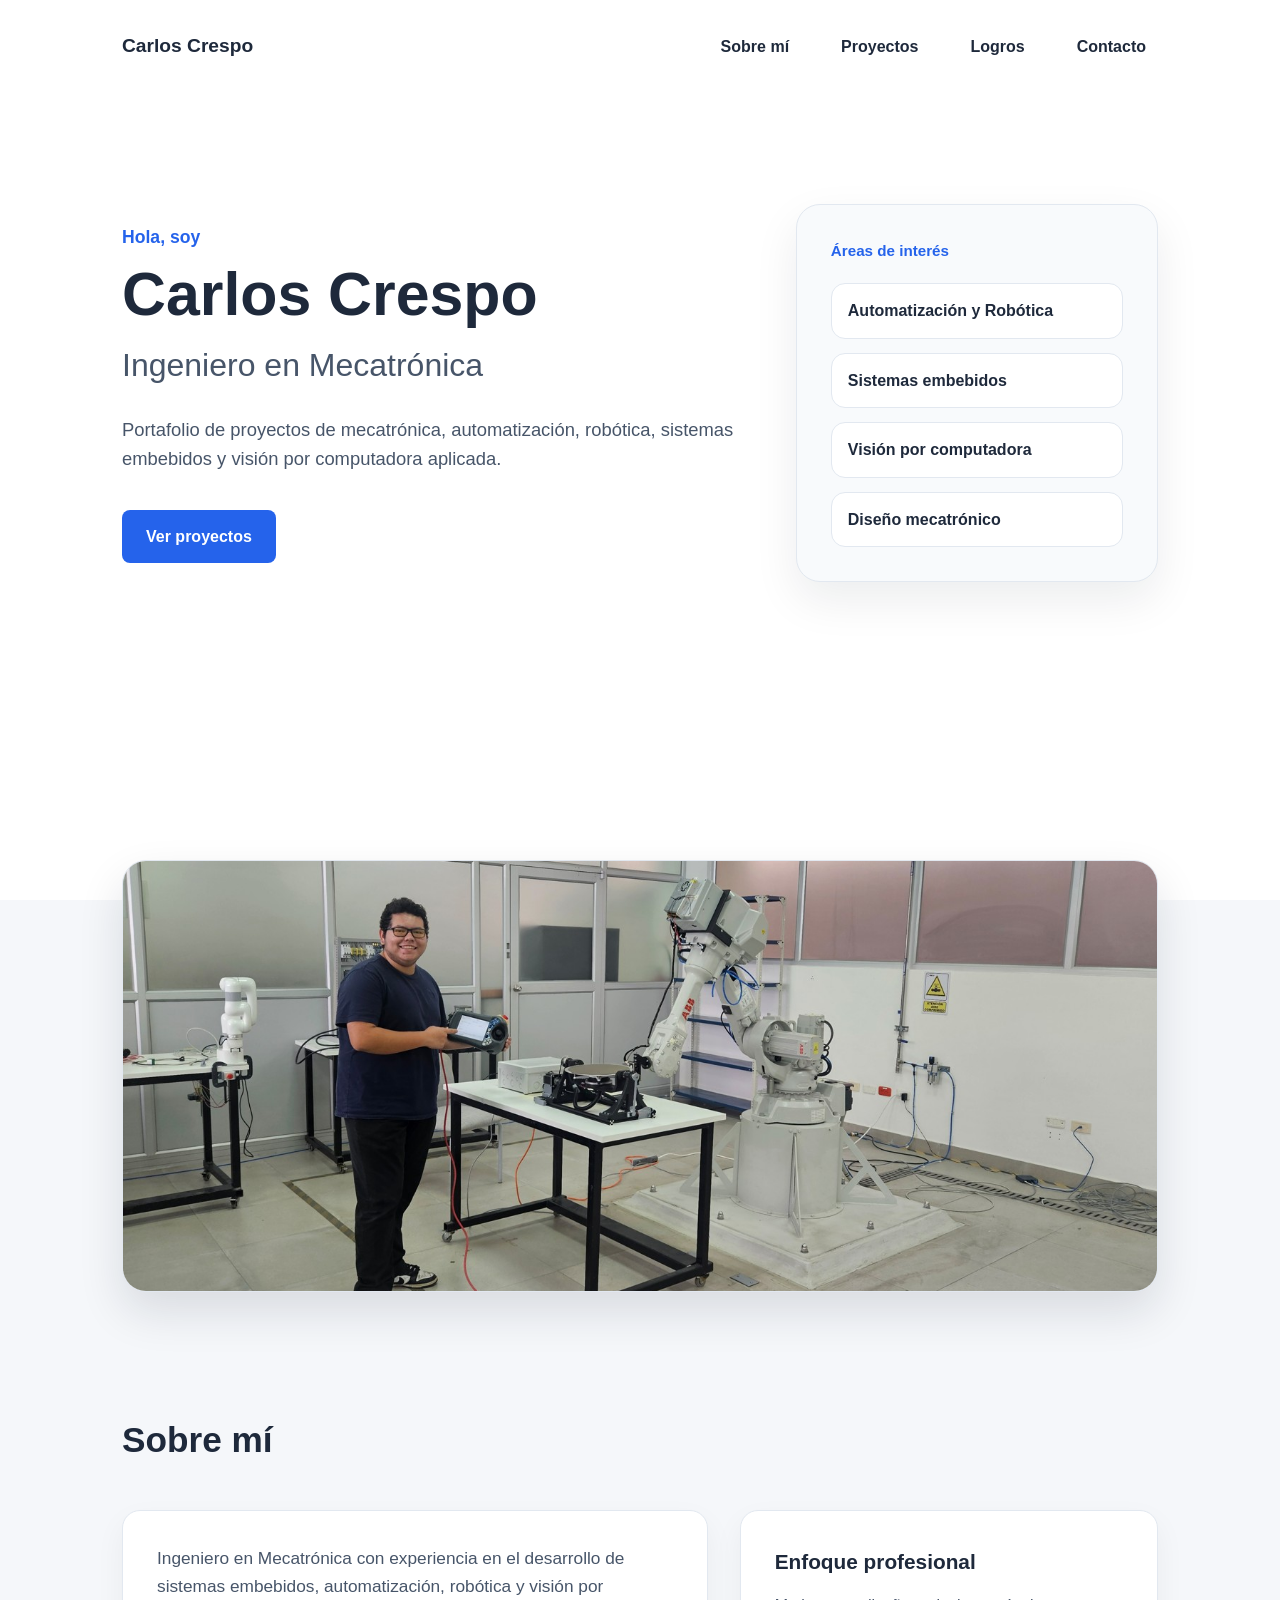
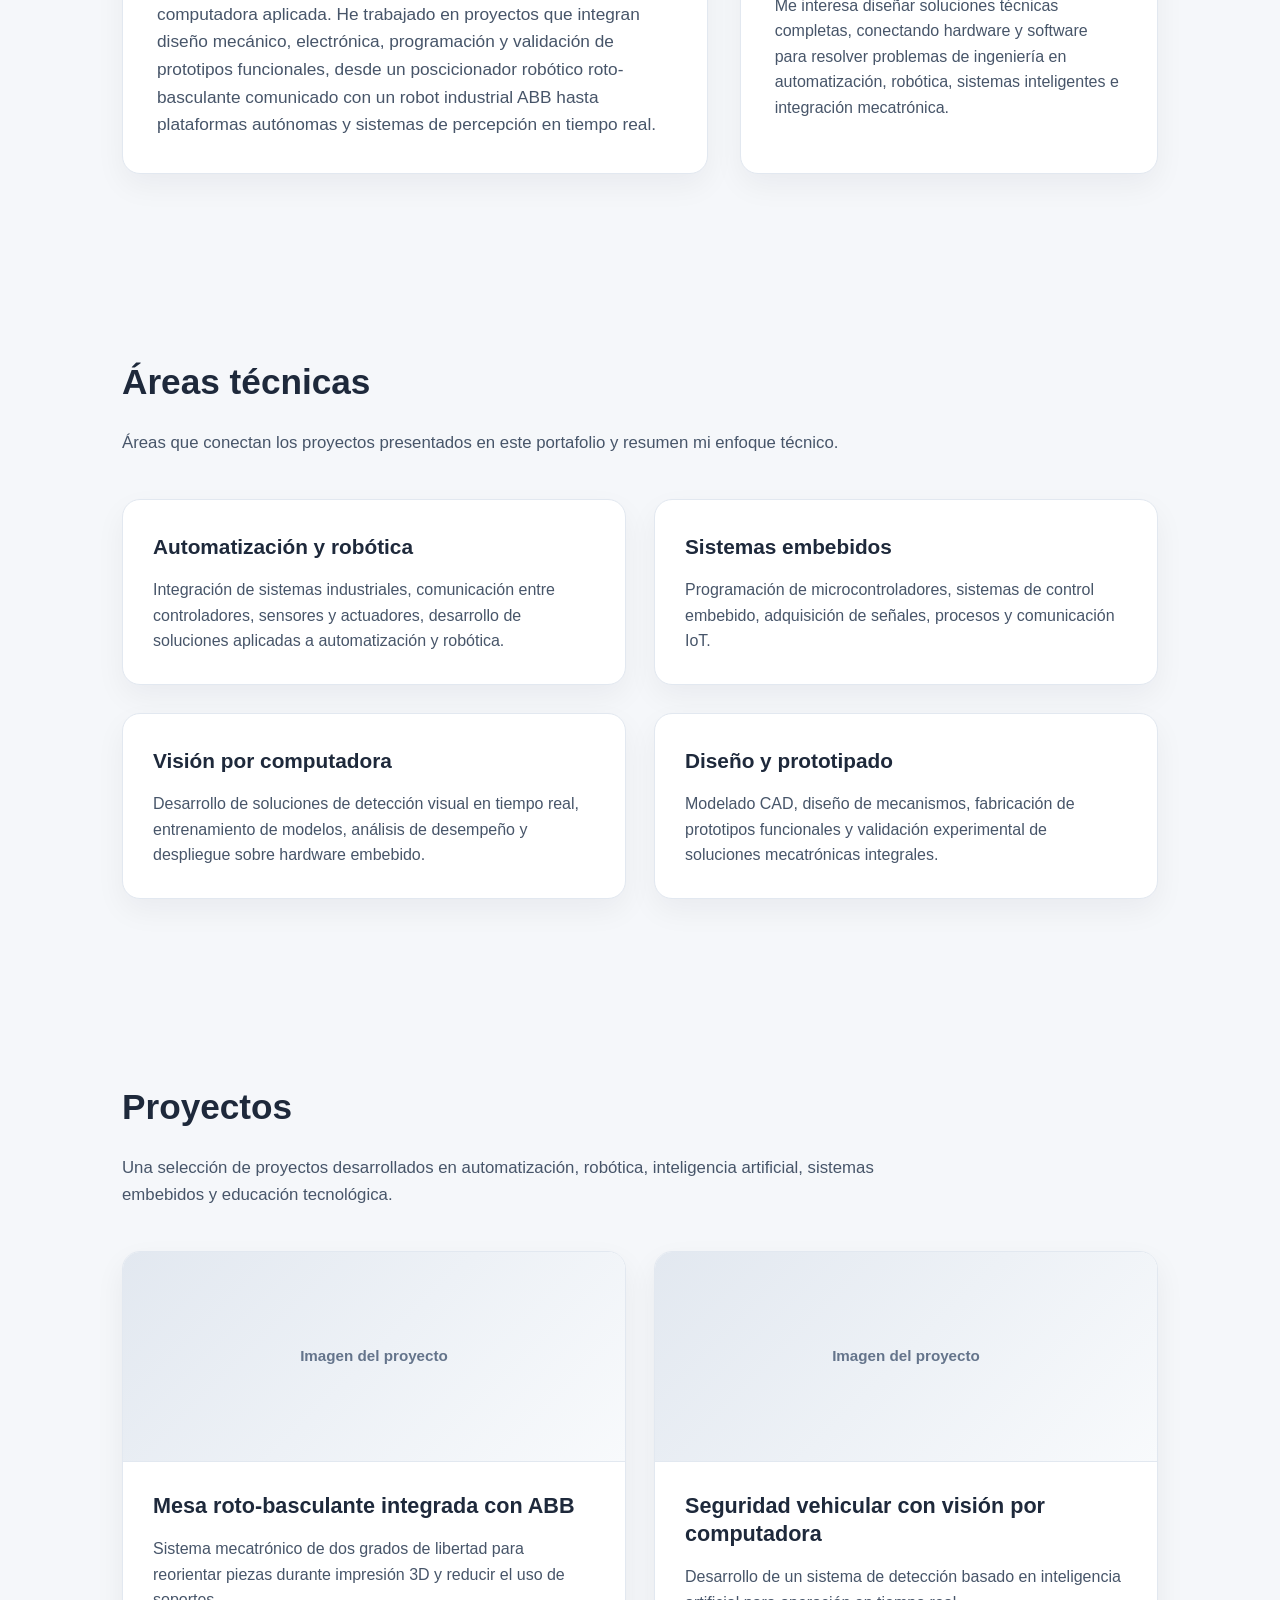
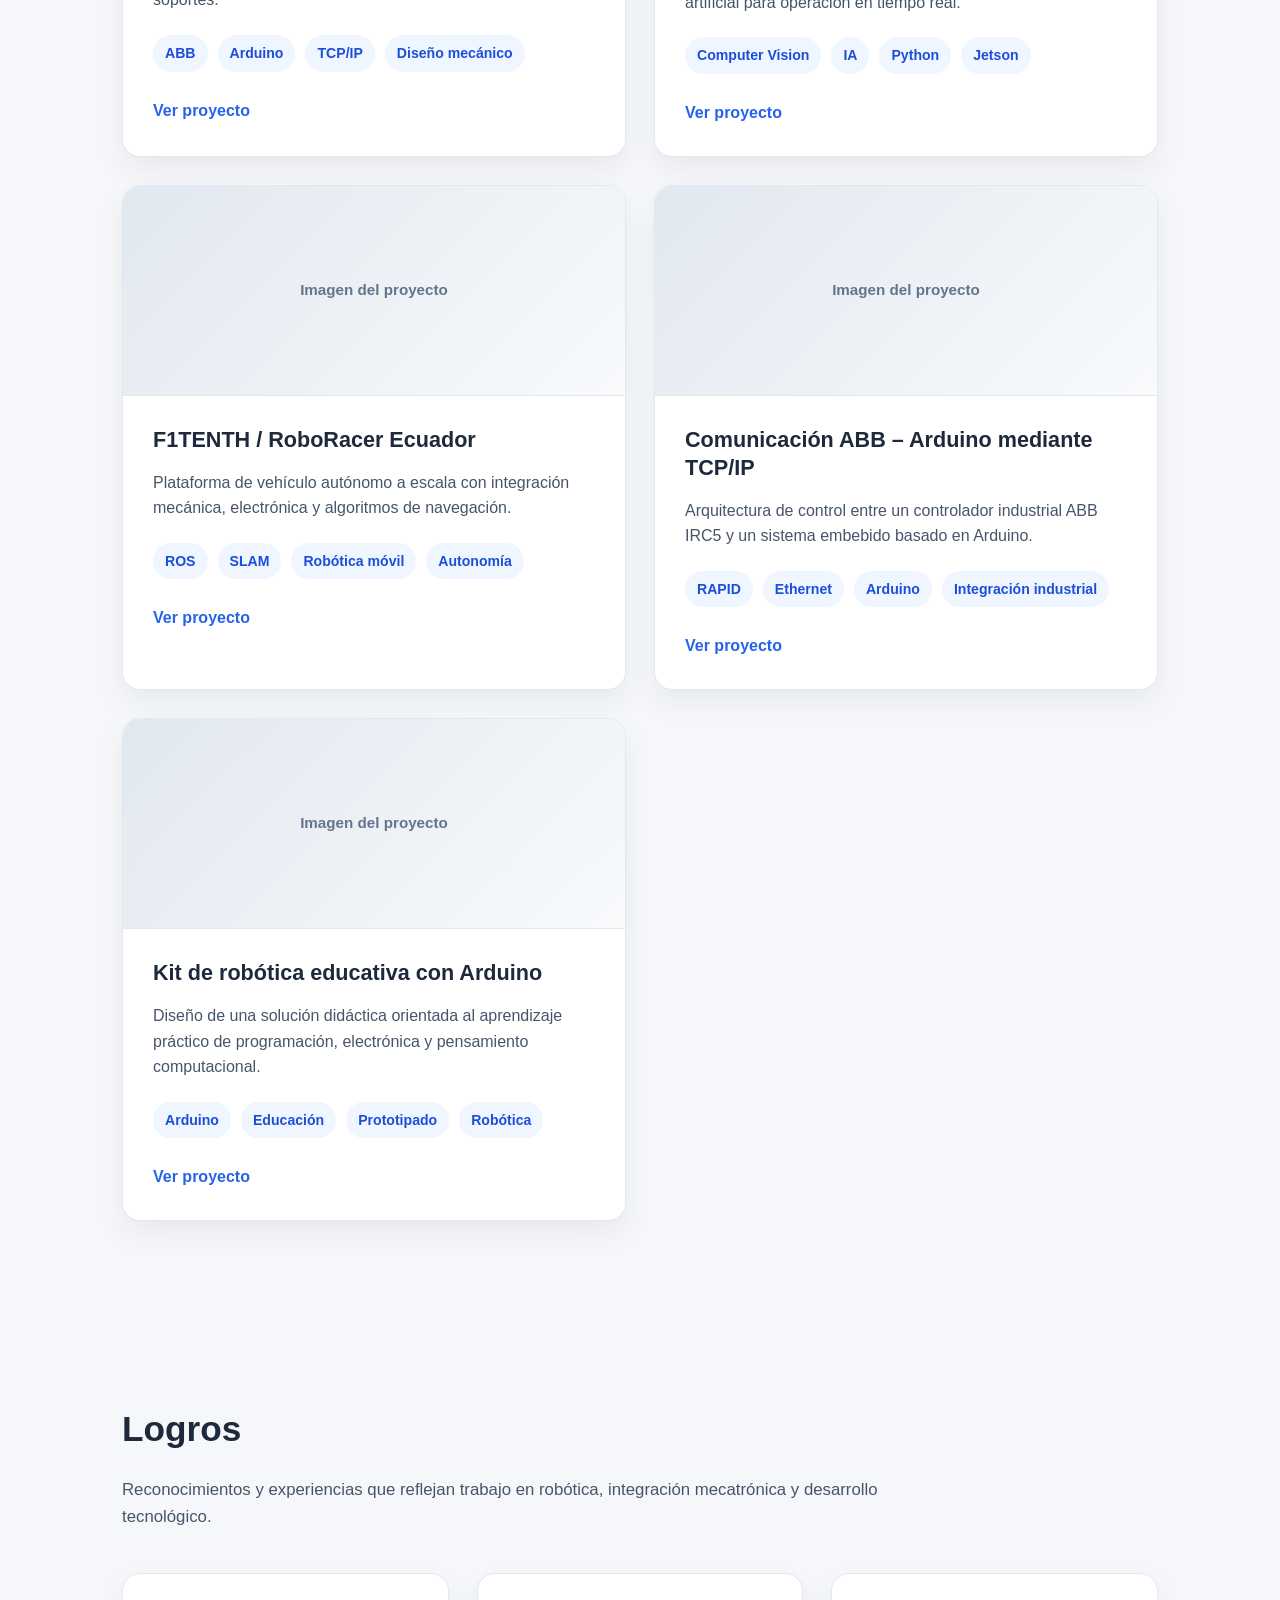
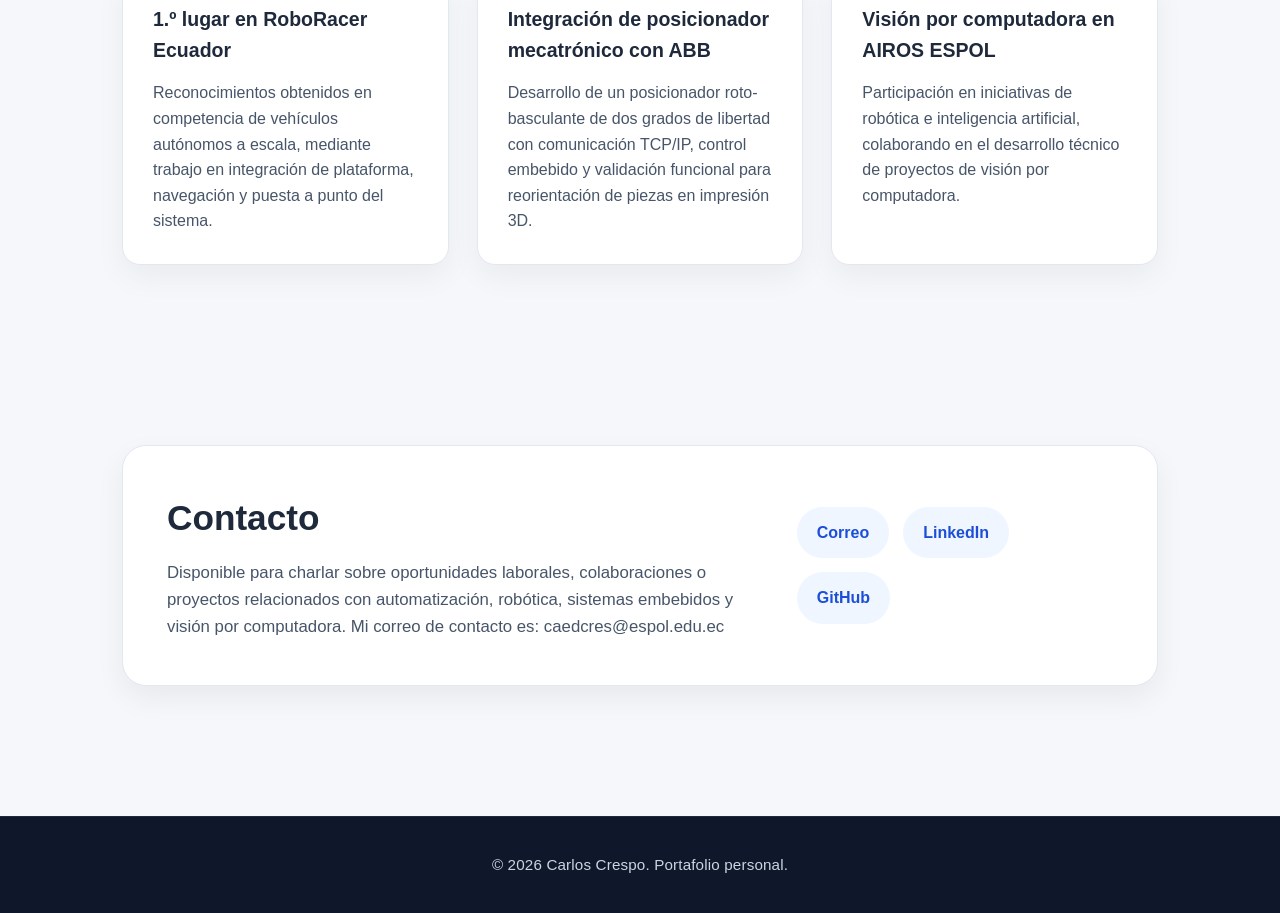
==== index.html @ 922e61c8 "Agregar imagen destacada entre portada y sobre mí" ====
<!DOCTYPE html>
<html lang="es">
<head>
    <meta charset="UTF-8">
    <meta name="viewport" content="width=device-width, initial-scale=1.0">
    <title>Carlos Crespo | Portafolio</title>
    <link rel="stylesheet" href="style.css">
</head>

<body>

    <header class="hero">
        <nav class="navbar">
            <div class="logo">Carlos Crespo</div>

            <ul class="nav-links">
                <li><a href="#about">Sobre mí</a></li>
                <li><a href="#projects">Proyectos</a></li>
                <li><a href="#achievements">Logros</a></li>
                <li><a href="#contact">Contacto</a></li>
            </ul>
        </nav>

        <div class="hero-content hero-grid">

            <div class="hero-main">
                <p class="intro">Hola, soy</p>
                <h1>Carlos Crespo</h1>
                <h2>Ingeniero en Mecatrónica</h2>
                <p class="description">
                    Portafolio de proyectos de mecatrónica, automatización,
                    robótica, sistemas embebidos y visión por computadora aplicada.
                </p>
        
                <a href="#projects" class="button">Ver proyectos</a>
            </div>
        
            <aside class="hero-panel">
                <p class="hero-panel-label">Áreas de interés</p>
        
                <div class="hero-panel-items">
                    <span>Automatización y Robótica</span>
                    <span>Sistemas embebidos</span>
                    <span>Visión por computadora</span>
                    <span>Diseño mecatrónico</span>
                </div>
        </aside>
    
    </div>
        
    </header>

    <main>

        <section class="featured-image-section">
            <div class="featured-image-container">
                <img 
                    src="assets/img/robot-abb-portada.jpg" 
                    alt="Robot industrial ABB utilizado en proyectos de automatización e integración mecatrónica"
                    class="featured-image">
            </div>
        </section>

        <section id="about" class="section about-section">
            <div class="section-header">
                <h2>Sobre mí</h2>
            </div>

        <div class="about-grid">
            <div class="about-text">
                <p>
                    Ingeniero en Mecatrónica con experiencia en el desarrollo de sistemas embebidos,
                    automatización, robótica y visión por computadora aplicada. He trabajado en proyectos
                    que integran diseño mecánico, electrónica, programación y validación de prototipos
                    funcionales, desde un poscicionador robótico roto-basculante comunicado con un robot industrial ABB
                    hasta plataformas autónomas y sistemas de percepción en tiempo real.
                </p>
            </div>

            <div class="about-highlight">
                <h3>Enfoque profesional</h3>
                <p>
                    Me interesa diseñar soluciones técnicas completas, conectando hardware y software
                    para resolver problemas de ingeniería en automatización, robótica, sistemas inteligentes
                    e integración mecatrónica.
                </p>
            </div>
        </div>
        

        </section>

        <section id="skills" class="section skills-section">
            <div class="section-header">
                <h2>Áreas técnicas</h2>
                <p>
                    Áreas que conectan los proyectos presentados en este portafolio y resumen mi enfoque técnico.
                </p>
            </div>
        
            <div class="skills-grid">
        
                <article class="skill-card">
                    <h3>Automatización y robótica</h3>
                    <p>
                        Integración de sistemas industriales, comunicación entre controladores, sensores y actuadores,
                        desarrollo de soluciones aplicadas a automatización y robótica.
                    </p>
                </article>
        
                <article class="skill-card">
                    <h3>Sistemas embebidos</h3>
                    <p>
                        Programación de microcontroladores, sistemas de control embebido, adquisición de señales,
                        procesos y comunicación IoT.
                    </p>
                </article>
        
                <article class="skill-card">
                    <h3>Visión por computadora</h3>
                    <p>
                        Desarrollo de soluciones de detección visual en tiempo real, entrenamiento de modelos,
                        análisis de desempeño y despliegue sobre hardware embebido.
                    </p>
                </article>
        
                <article class="skill-card">
                    <h3>Diseño y prototipado</h3>
                    <p>
                        Modelado CAD, diseño de mecanismos, fabricación de prototipos funcionales
                        y validación experimental de soluciones mecatrónicas integrales.
                    </p>
                </article>
        
            </div>
        </section>

        <section id="projects" class="section projects-section">
            <div class="section-header">
                <h2>Proyectos</h2>
                <p>
                    Una selección de proyectos desarrollados en automatización, robótica,
                    inteligencia artificial, sistemas embebidos y educación tecnológica.
                </p>
            </div>
        
            <div class="projects-grid">
        
                <article class="project-card">
                    <div class="project-card-media">
                        <span>Imagen del proyecto</span>
                    </div>

                    <div class="project-content">
                        <h3>Mesa roto-basculante integrada con ABB</h3>
                        <p>
                            Sistema mecatrónico de dos grados de libertad para reorientar piezas
                            durante impresión 3D y reducir el uso de soportes.
                        </p>
        
                        <div class="project-tags">
                            <span>ABB</span>
                            <span>Arduino</span>
                            <span>TCP/IP</span>
                            <span>Diseño mecánico</span>
                        </div>
        
                        <a href="projects/mesa-rotobasculante.html" class="project-link">
                            Ver proyecto
                        </a>
                    </div>
                </article>
        
                <article class="project-card">
                    <div class="project-card-media">
                        <span>Imagen del proyecto</span>
                    </div>

                    <div class="project-content">
                        <h3>Seguridad vehicular con visión por computadora</h3>
                        <p>
                            Desarrollo de un sistema de detección basado en inteligencia artificial
                            para operación en tiempo real.
                        </p>
        
                        <div class="project-tags">
                            <span>Computer Vision</span>
                            <span>IA</span>
                            <span>Python</span>
                            <span>Jetson</span>
                        </div>
        
                        <a href="projects/seguridad-vehicular-ia.html" class="project-link">
                            Ver proyecto
                        </a>
                    </div>
                </article>

                <article class="project-card">
                    <div class="project-card-media">
                        <span>Imagen del proyecto</span>
                    </div>

                    <div class="project-content">
                        <h3>F1TENTH / RoboRacer Ecuador</h3>
                        <p>
                            Plataforma de vehículo autónomo a escala con integración mecánica,
                            electrónica y algoritmos de navegación.
                        </p>
        
                        <div class="project-tags">
                            <span>ROS</span>
                            <span>SLAM</span>
                            <span>Robótica móvil</span>
                            <span>Autonomía</span>
                        </div>
        
                        <a href="projects/f1tenth-roboracer.html" class="project-link">
                            Ver proyecto
                        </a>
                    </div>
                </article>

                <article class="project-card">     
                    <div class="project-card-media">
                        <span>Imagen del proyecto</span>
                    </div>

                    <div class="project-content">
                        <h3>Comunicación ABB – Arduino mediante TCP/IP</h3>
                        <p>
                            Arquitectura de control entre un controlador industrial ABB IRC5
                            y un sistema embebido basado en Arduino.
                        </p>
        
                        <div class="project-tags">
                            <span>RAPID</span>
                            <span>Ethernet</span>
                            <span>Arduino</span>
                            <span>Integración industrial</span>
                        </div>
        
                        <a href="projects/abb-arduino-tcp.html" class="project-link">
                            Ver proyecto
                        </a>
                    </div>
                </article>
        
                <article class="project-card">     
                    <div class="project-card-media">
                        <span>Imagen del proyecto</span>
                    </div>

                    <div class="project-content">
                        <h3>Kit de robótica educativa con Arduino</h3>
                        <p>
                            Diseño de una solución didáctica orientada al aprendizaje práctico
                            de programación, electrónica y pensamiento computacional.
                        </p>
        
                        <div class="project-tags">
                            <span>Arduino</span>
                            <span>Educación</span>
                            <span>Prototipado</span>
                            <span>Robótica</span>
                        </div>
        
                        <a href="projects/kit-robotica-educativa.html" class="project-link">
                            Ver proyecto
                        </a>
                    </div>
                </article>
        
            </div>
        </section>

        <section id="achievements" class="section achievements-section">
            <div class="section-header">
                <h2>Logros</h2>
                <p>
                    Reconocimientos y experiencias que reflejan trabajo en robótica,
                    integración mecatrónica y desarrollo tecnológico.
                </p>
            </div>

            <div class="achievements-grid">

                <article class="achievement-card">
                    <h3>1.º lugar en RoboRacer Ecuador</h3>
                    <p>
                        Reconocimientos obtenidos en competencia de vehículos autónomos a escala,
                        mediante trabajo en integración de plataforma, navegación y puesta a punto del sistema.
                    </p>
                </article>

                <article class="achievement-card">
                    <h3>Integración de posicionador mecatrónico con ABB</h3>
                    <p>
                        Desarrollo de un posicionador roto-basculante de dos grados de libertad con comunicación TCP/IP,
                        control embebido y validación funcional para reorientación de piezas en impresión 3D.
                    </p>
                </article>

                <article class="achievement-card">
                    <h3>Visión por computadora en AIROS ESPOL</h3>
                    <p>
                        Participación en iniciativas de robótica e inteligencia artificial,
                        colaborando en el desarrollo técnico de proyectos de visión por computadora.
                    </p>
                </article>

            </div>
        </section>

        <section id="contact" class="section contact-section">
            <div class="contact-box">
                <div class="contact-text">
                    <h2>Contacto</h2>
                    <p>
                        Disponible para charlar sobre oportunidades laborales, colaboraciones
                        o proyectos relacionados con automatización, robótica, sistemas embebidos
                        y visión por computadora.
                        Mi correo de contacto es: caedcres@espol.edu.ec
                    </p>
                </div>
        
                <div class="contact-links">
                    <a href="mailto:caedcres@espol.edu.ec" class="contact-link">
                        Correo
                    </a>

                    <a href="https://www.linkedin.com/in/26-carlos-crespo"
                    class="contact-link"
                    target="_blank"
                    rel="noopener noreferrer">
                        LinkedIn
                    </a>

                    <a href="https://github.com/CarlosCrespoC"
                    class="contact-link"
                    target="_blank"
                    rel="noopener noreferrer">
                        GitHub
                    </a>
                </div>
            </div>
        </section>

    </main>

    <footer>
        <p>© 2026 Carlos Crespo. Portafolio personal.</p>
    </footer>

</body>
</html>
---- style.css ----
/* ===== ESTILOS GENERALES ===== */

* {
    margin: 0;
    padding: 0;
    box-sizing: border-box;
}

html {
    scroll-behavior: smooth;
}

body {
    font-family: Arial, Helvetica, sans-serif;
    background-color: #f5f7fa;
    color: #1e293b;
    line-height: 1.6;
}

/* ===== BARRA DE NAVEGACIÓN ===== */

.navbar {
    width: 100%;
    max-width: 1100px;
    margin: 0 auto;
    padding: 26px 32px;

    display: flex;
    justify-content: space-between;
    align-items: center;
}

.logo {
    font-size: 1.2rem;
    font-weight: bold;
}

.nav-links {
    list-style: none;
    display: flex;
    gap: 28px;
}

.nav-links a {
    display: inline-block;
    text-decoration: none;
    color: #1e293b;
    font-weight: 600;
    padding: 8px 12px;
    border-radius: 999px;
    transition: background-color 0.2s ease, color 0.2s ease;
}

.nav-links a:hover {
    background-color: #eff6ff;
    color: #2563eb;
}

/* ===== PORTADA ===== */

.hero {
    min-height: 100vh;
    background-color: #ffffff;
}

.hero-content {
    width: 100%;
    max-width: 1100px;
    margin: 0 auto;
    padding: 110px 32px 140px;
}

.hero-grid {
    display: grid;
    grid-template-columns: 1.45fr 0.85fr;
    gap: 56px;
    align-items: center;
}

.hero-main {
    max-width: 760px;
}

.intro {
    font-size: 1.1rem;
    color: #2563eb;
    font-weight: bold;
    margin-bottom: 10px;
}

.hero h1 {
    font-size: 3.8rem;
    line-height: 1.1;
    margin-bottom: 12px;
}

.hero h2 {
    font-size: 2rem;
    font-weight: 500;
    color: #475569;
    margin-bottom: 24px;
}

.description {
    max-width: 720px;
    font-size: 1.15rem;
    color: #475569;
    margin-bottom: 36px;
}

.button {
    display: inline-block;
    background-color: #2563eb;
    color: #ffffff;
    text-decoration: none;
    padding: 14px 24px;
    border-radius: 8px;
    font-weight: bold;
}

.button:hover {
    background-color: #1d4ed8;
}

.hero-panel {
    background-color: #f8fafc;
    border: 1px solid #e2e8f0;
    border-radius: 24px;
    padding: 34px;
    box-shadow: 0 18px 45px rgba(15, 23, 42, 0.08);
}

.hero-panel-label {
    font-size: 0.95rem;
    font-weight: bold;
    color: #2563eb;
    margin-bottom: 20px;
}

.hero-panel-items {
    display: flex;
    flex-direction: column;
    gap: 14px;
}

.hero-panel-items span {
    display: block;
    background-color: #ffffff;
    border: 1px solid #e2e8f0;
    border-radius: 14px;
    padding: 14px 16px;
    font-weight: 600;
    color: #1e293b;
}

/* ===== SECCIONES ===== */

.section {
    width: 100%;
    max-width: 1100px;
    margin: 0 auto;
    padding: 90px 32px;
}

.section h2 {
    font-size: 2.2rem;
    margin-bottom: 20px;
}

.section p {
    max-width: 800px;
    font-size: 1.05rem;
    color: #475569;
}

/* ===== PROYECTOS ===== */

.section-header {
    margin-bottom: 42px;
}

.section-header p {
    margin-top: 12px;
}

.projects-grid {
    display: grid;
    grid-template-columns: repeat(2, 1fr);
    gap: 28px;
}

.project-card-media {
    height: 210px;
    background: linear-gradient(135deg, #e2e8f0, #f8fafc);
    border-bottom: 1px solid #e2e8f0;
    display: flex;
    align-items: center;
    justify-content: center;
    color: #64748b;
    font-size: 0.95rem;
    font-weight: 600;
}

.project-card {
    background-color: #ffffff;
    border: 1px solid #e2e8f0;
    border-radius: 18px;
    overflow: hidden;
    box-shadow: 0 12px 30px rgba(15, 23, 42, 0.06);
    transition: transform 0.25s ease, box-shadow 0.25s ease;
}

.project-card:hover {
    transform: translateY(-6px);
    box-shadow: 0 18px 40px rgba(15, 23, 42, 0.12);
}

.project-content {
    padding: 30px;
}

.project-content h3 {
    font-size: 1.35rem;
    line-height: 1.3;
    margin-bottom: 16px;
}

.project-content p {
    font-size: 1rem;
    color: #475569;
    margin-bottom: 22px;
}

.project-tags {
    display: flex;
    flex-wrap: wrap;
    gap: 10px;
    margin-bottom: 26px;
}

.project-tags span {
    display: inline-block;
    background-color: #eff6ff;
    color: #1d4ed8;
    padding: 7px 12px;
    border-radius: 999px;
    font-size: 0.88rem;
    font-weight: 600;
}

.project-link {
    display: inline-block;
    text-decoration: none;
    color: #2563eb;
    font-weight: bold;
    transition: color 0.2s ease;
}

.project-link:hover {
    color: #1d4ed8;
}

/* ===== IMAGEN DESTACADA DE PORTADA ===== */

.featured-image-section {
    width: 100%;
    max-width: 1100px;
    margin: -40px auto 30px;
    padding: 0 32px;
    position: relative;
    z-index: 2;
}

.featured-image-container {
    width: 100%;
    background-color: #ffffff;
    border: 1px solid #e2e8f0;
    border-radius: 24px;
    overflow: hidden;
    box-shadow: 0 20px 45px rgba(15, 23, 42, 0.12);
}

.featured-image {
    display: block;
    width: 100%;
    height: 430px;
    object-fit: cover;
}


/* ===== SOBRE MÍ ===== */

.about-grid {
    display: grid;
    grid-template-columns: 1.4fr 1fr;
    gap: 32px;
    align-items: stretch;
}

.about-text,
.about-highlight {
    background-color: #ffffff;
    border: 1px solid #e2e8f0;
    border-radius: 18px;
    padding: 34px;
    box-shadow: 0 12px 30px rgba(15, 23, 42, 0.05);
}

.about-text p {
    max-width: none;
    font-size: 1.08rem;
}

.about-highlight h3 {
    font-size: 1.3rem;
    margin-bottom: 14px;
}

.about-highlight p {
    max-width: none;
    font-size: 1rem;
}


/* ===== ÁREAS TÉCNICAS ===== */

.skills-grid {
    display: grid;
    grid-template-columns: repeat(2, 1fr);
    gap: 28px;
}

.skill-card {
    background-color: #ffffff;
    border: 1px solid #e2e8f0;
    border-radius: 18px;
    padding: 30px;
    box-shadow: 0 12px 30px rgba(15, 23, 42, 0.05);
}

.skill-card h3 {
    font-size: 1.3rem;
    margin-bottom: 14px;
}

.skill-card p {
    max-width: none;
    font-size: 1rem;
}


/* ===== LOGROS ===== */

.achievements-grid {
    display: grid;
    grid-template-columns: repeat(3, 1fr);
    gap: 28px;
}

.achievement-card {
    background-color: #ffffff;
    border: 1px solid #e2e8f0;
    border-radius: 18px;
    padding: 30px;
    box-shadow: 0 12px 30px rgba(15, 23, 42, 0.05);
}

.achievement-card h3 {
    font-size: 1.22rem;
    margin-bottom: 14px;
}

.achievement-card p {
    max-width: none;
    font-size: 1rem;
}


/* ===== CONTACTO ===== */

.contact-box {
    background-color: #ffffff;
    border: 1px solid #e2e8f0;
    border-radius: 24px;
    padding: 44px;
    display: flex;
    justify-content: space-between;
    align-items: center;
    gap: 36px;
    box-shadow: 0 12px 30px rgba(15, 23, 42, 0.06);
}

.contact-text h2 {
    font-size: 2.2rem;
    margin-bottom: 14px;
}

.contact-text p {
    max-width: 600px;
}

.contact-links {
    display: flex;
    flex-wrap: wrap;
    gap: 14px;
}

.contact-link {
    display: inline-block;
    text-decoration: none;
    background-color: #eff6ff;
    color: #1d4ed8;
    padding: 13px 20px;
    border-radius: 999px;
    font-weight: bold;
    transition: background-color 0.2s ease, color 0.2s ease;
}

.contact-link:hover {
    background-color: #2563eb;
    color: #ffffff;
}

/* ===== PÁGINAS INDIVIDUALES DE PROYECTO ===== */

.project-header {
    background-color: #ffffff;
    border-bottom: 1px solid #e2e8f0;
}

.project-hero {
    width: 100%;
    max-width: 1100px;
    margin: 0 auto;
    padding: 90px 32px 100px;
}

.project-hero h1 {
    max-width: 900px;
    font-size: 3.2rem;
    line-height: 1.15;
    margin-bottom: 22px;
}

.project-hero .description {
    max-width: 850px;
    margin-bottom: 36px;
}

.project-hero-media {
    margin-top: 42px;
    min-height: 360px;
    background: linear-gradient(135deg, #e2e8f0, #f8fafc);
    border: 1px solid #e2e8f0;
    border-radius: 24px;
    display: flex;
    align-items: center;
    justify-content: center;
    color: #64748b;
    font-size: 1rem;
    font-weight: 600;
}

.project-detail {
    background-color: #ffffff;
    border: 1px solid #e2e8f0;
    border-radius: 18px;
    padding: 40px;
    margin-top: 32px;
    margin-bottom: 32px;
    box-shadow: 0 12px 30px rgba(15, 23, 42, 0.05);
}

.project-detail h2 {
    font-size: 1.8rem;
    margin-bottom: 16px;
}

.project-detail p {
    max-width: 900px;
    font-size: 1.05rem;
    color: #475569;
}

/* ===== PIE DE PÁGINA ===== */

footer {
    margin-top: 40px;
    background-color: #0f172a;
    color: #cbd5e1;
    text-align: center;
    padding: 36px 20px;
    border-top: 1px solid rgba(255, 255, 255, 0.08);
}

footer p {
    font-size: 0.95rem;
    letter-spacing: 0.01em;
}

/* ===== RESPONSIVE ===== */

@media (max-width: 768px) {
    .navbar {
        flex-direction: column;
        gap: 18px;
    }

    .nav-links {
        gap: 10px;
        flex-wrap: wrap;
        justify-content: center;
    }

    .hero-content {
        padding-top: 80px;
    }

    .hero h1 {
        font-size: 2.6rem;
    }

    .hero h2 {
        font-size: 1.5rem;
    }

    .description {
        font-size: 1rem;
    }

    .section h2 {
        font-size: 1.8rem;
    }
        .projects-grid {
        grid-template-columns: 1fr;
    }

    .project-card {
        padding: 24px;
    }
    .project-hero {
        padding: 70px 24px 80px;
    }

    .project-hero h1 {
        font-size: 2.3rem;
    }

    .project-detail {
        padding: 28px 24px;
        margin-top: 22px;
        margin-bottom: 22px;
    }

    .project-detail h2 {
        font-size: 1.5rem;
    }

        .about-grid,
    .skills-grid,
    .achievements-grid {
        grid-template-columns: 1fr;
    }

    .about-text,
    .about-highlight,
    .skill-card,
    .achievement-card {
        padding: 24px;
    }

    .contact-box {
        flex-direction: column;
        align-items: flex-start;
        padding: 30px 24px;
    }

    .contact-text h2 {
        font-size: 1.8rem;
    }

    .contact-links {
        width: 100%;
    }

        .hero-grid {
        grid-template-columns: 1fr;
        gap: 40px;
    }

    .hero-panel {
        padding: 26px 22px;
    }

        .project-card-media {
        height: 180px;
    }

    .project-content {
        padding: 24px;
    }

    .project-hero-media {
        min-height: 220px;
        margin-top: 32px;
        padding: 20px;
        text-align: center;
    }

    .featured-image-section {
        margin: -20px auto 20px;
        padding: 0 24px;
    }

    .featured-image {
        height: 240px;
    }
    
}
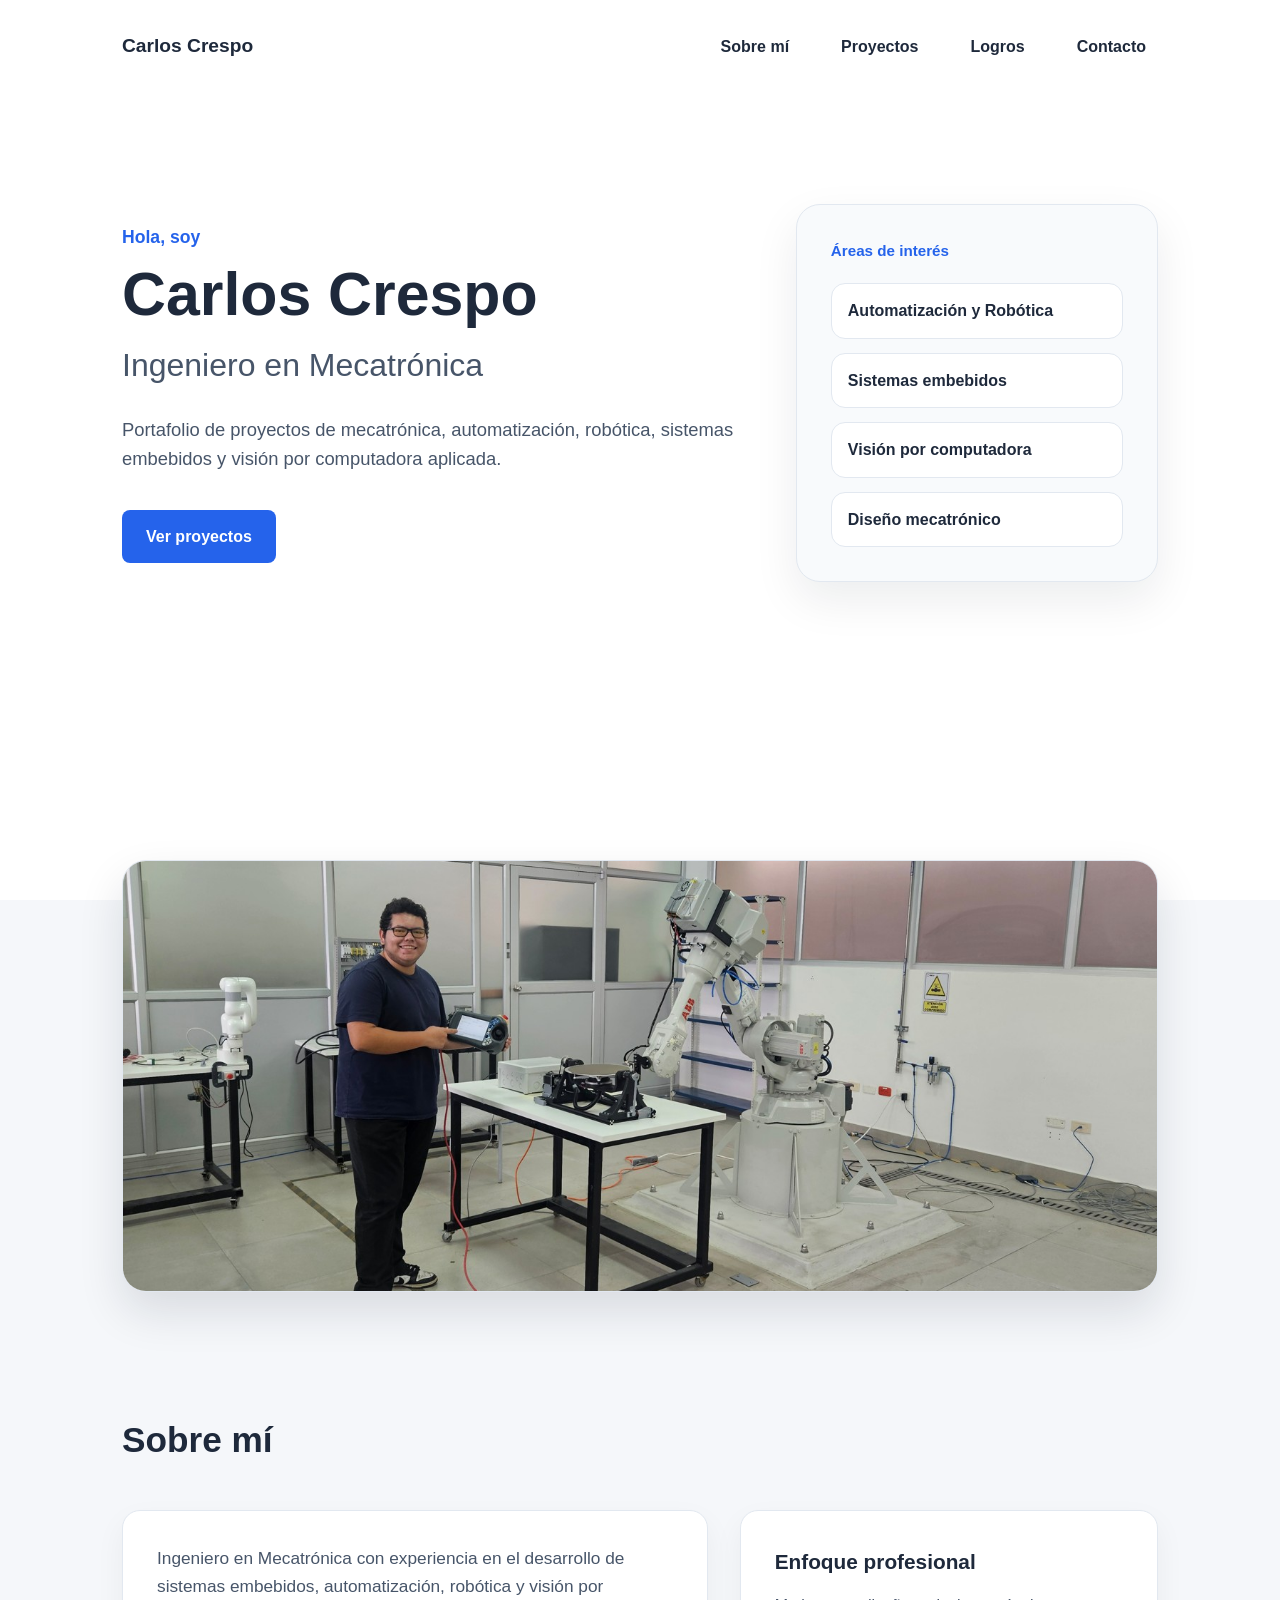
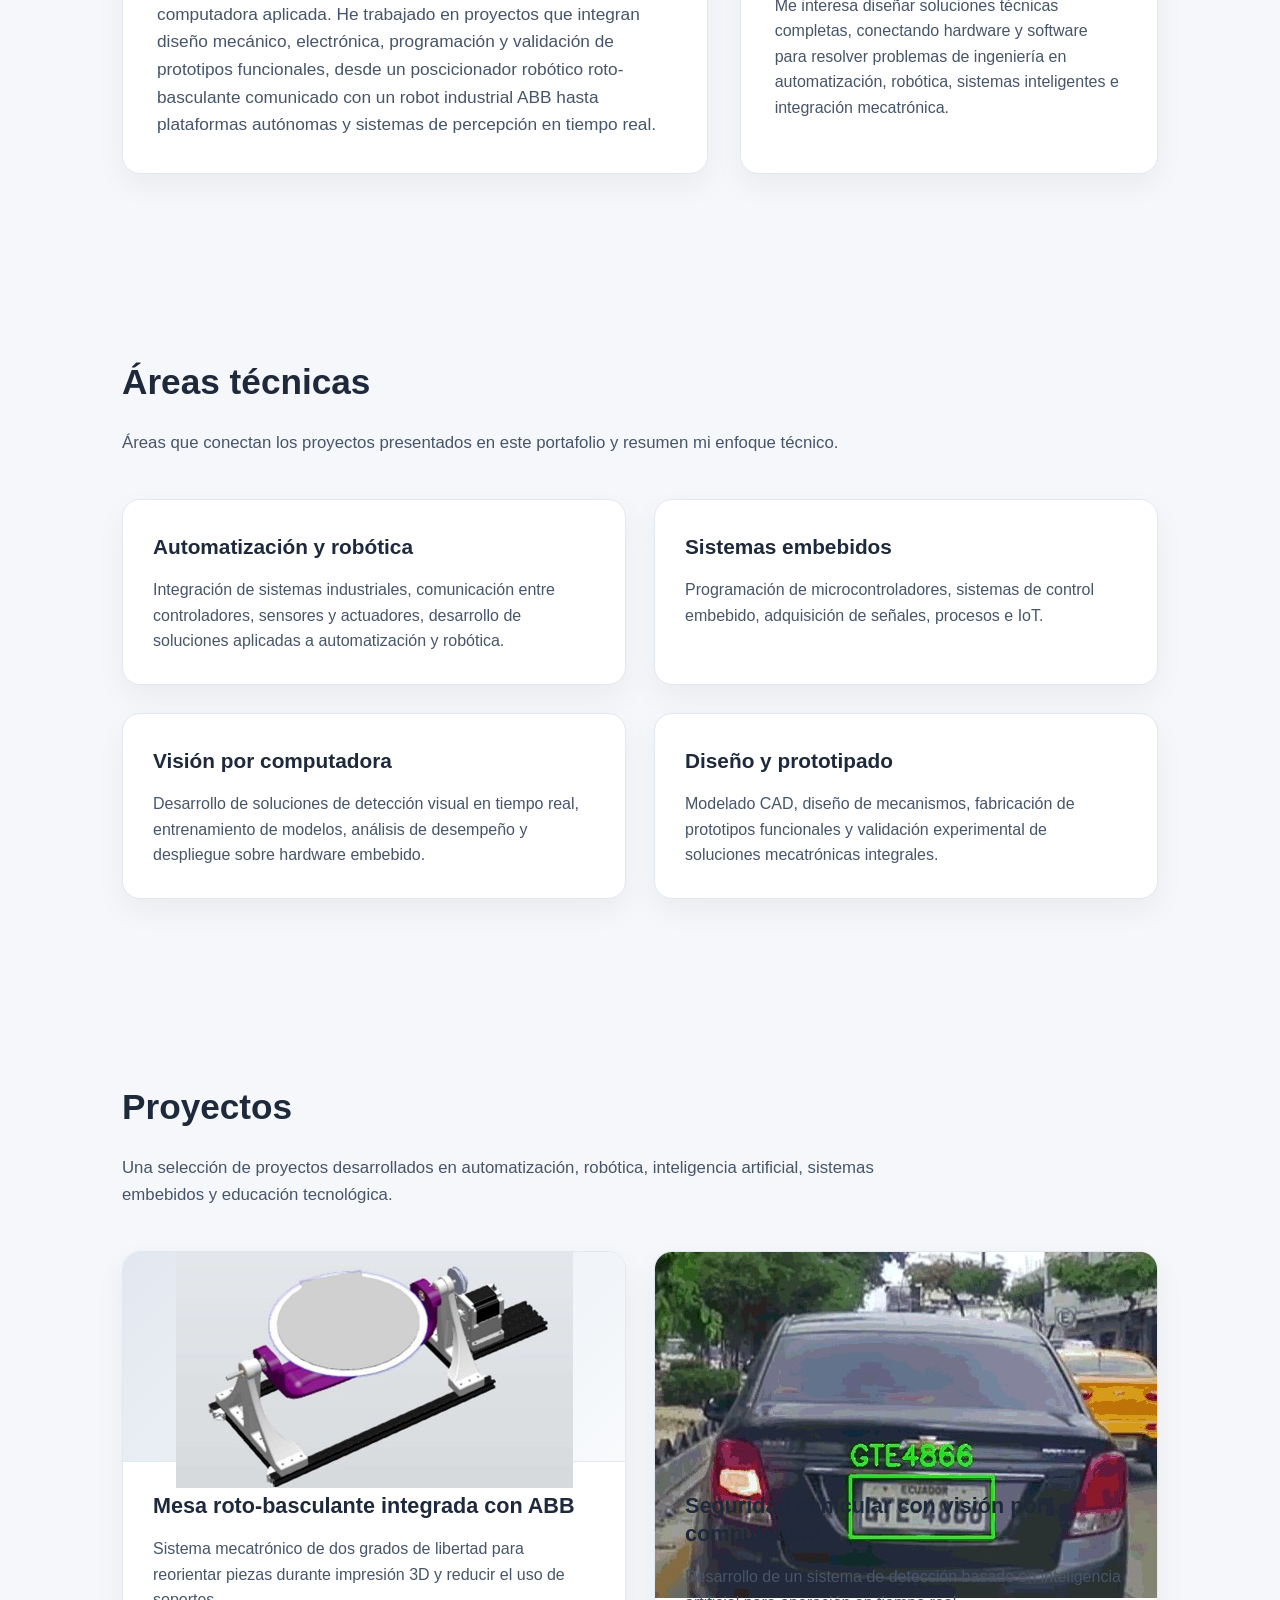
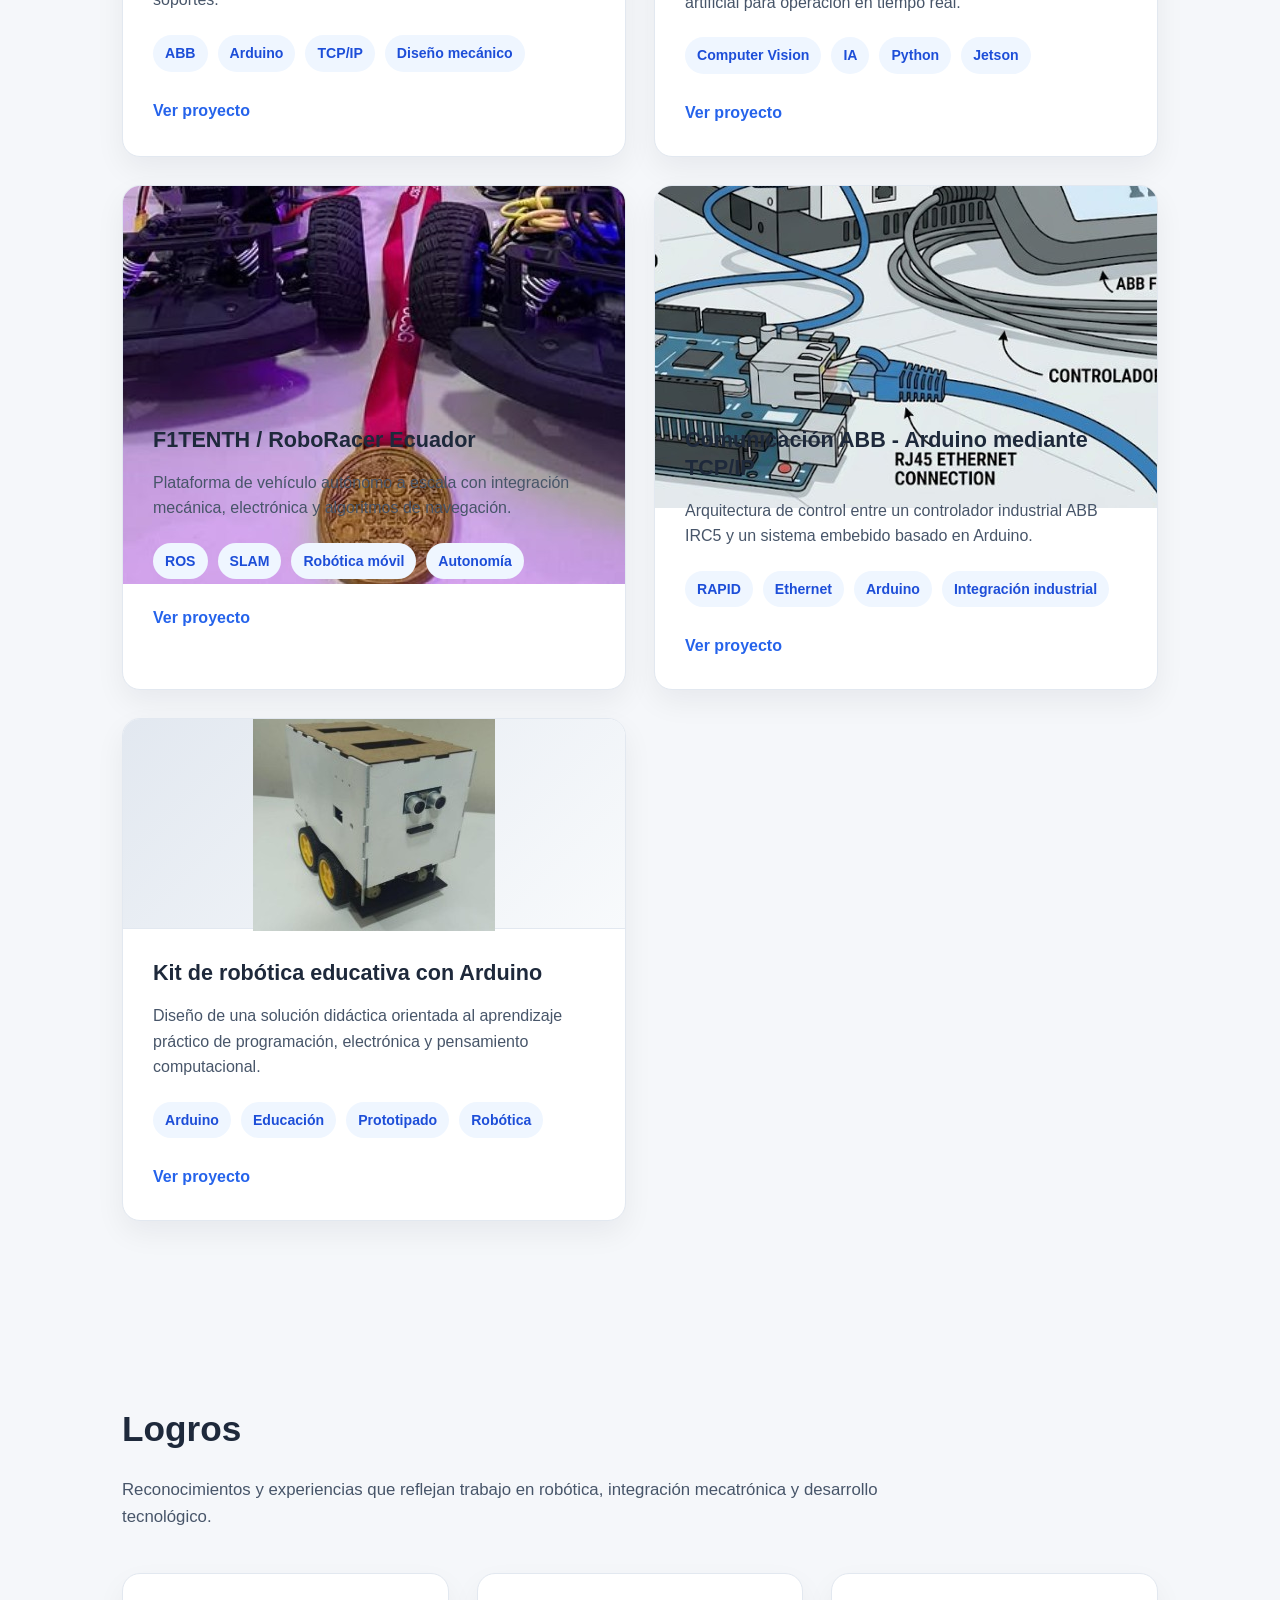
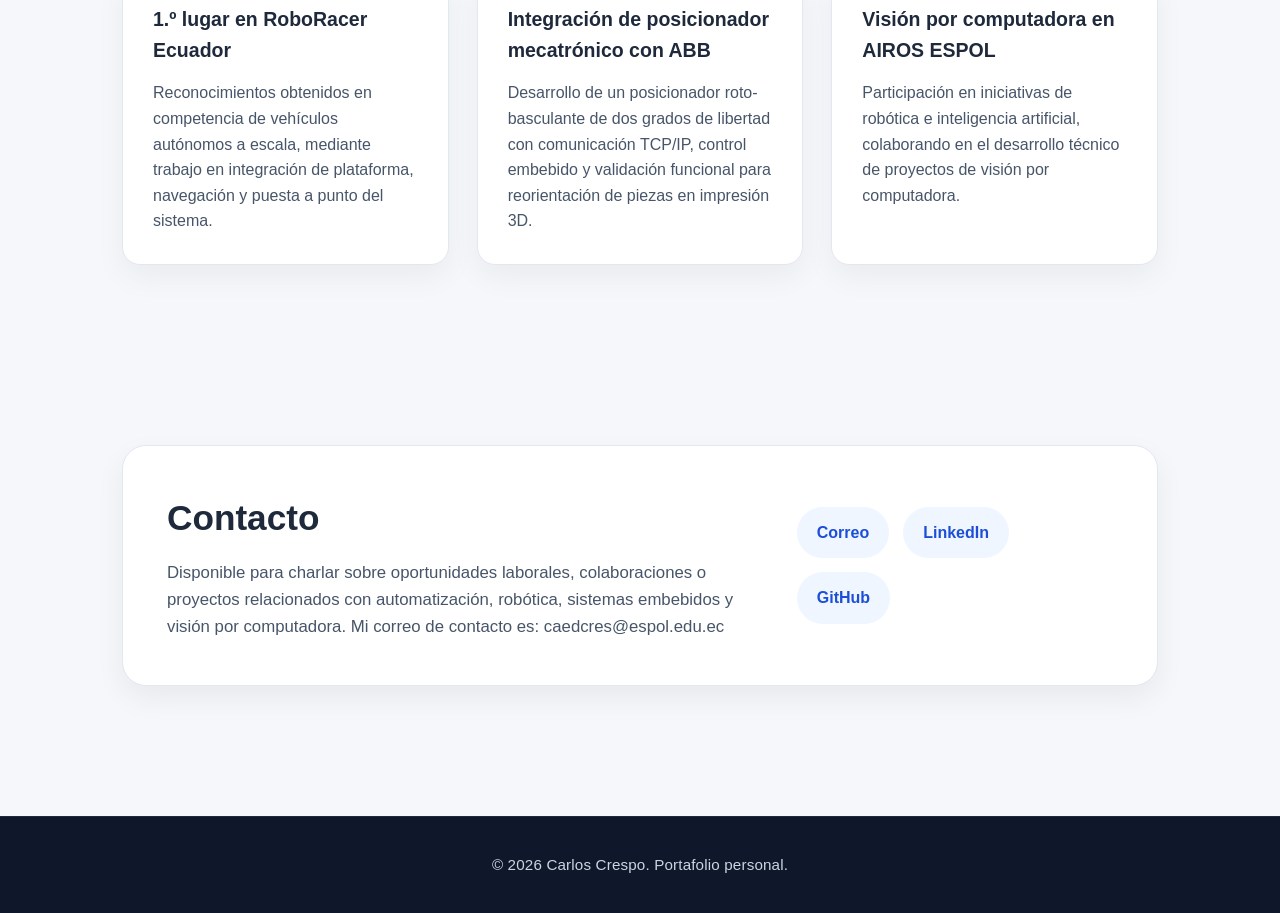
==== commit 5efc3ad6: "Colocar imágenes reales en tarjetas de proyectos" ====
--- a/index.html
+++ b/index.html
@@ -112,7 +112,7 @@
                     <h3>Sistemas embebidos</h3>
                     <p>
                         Programación de microcontroladores, sistemas de control embebido, adquisición de señales,
-                        procesos y comunicación IoT.
+                        procesos e IoT.
                     </p>
                 </article>
         
@@ -148,7 +148,9 @@
         
                 <article class="project-card">
                     <div class="project-card-media">
-                        <span>Imagen del proyecto</span>
+                        <img 
+                            src="assets/img/projects/mesa-rotobasculante.jpg"
+                            alt="Mesa roto-basculante integrada con robot ABB">
                     </div>
 
                     <div class="project-content">
@@ -173,7 +175,9 @@
         
                 <article class="project-card">
                     <div class="project-card-media">
-                        <span>Imagen del proyecto</span>
+                        <img 
+                            src="assets/img/projects/seguridad-vehicular.jpg"
+                            alt="Sistema de seguridad vehicular con visión por computadora">
                     </div>
 
                     <div class="project-content">
@@ -198,7 +202,9 @@
 
                 <article class="project-card">
                     <div class="project-card-media">
-                        <span>Imagen del proyecto</span>
+                        <img 
+                            src="assets/img/projects/f1tenth-roboracer.jpg"
+                            alt="Vehículo autónomo F1TENTH utilizado en RoboRacer Ecuador">
                     </div>
 
                     <div class="project-content">
@@ -223,11 +229,13 @@
 
                 <article class="project-card">     
                     <div class="project-card-media">
-                        <span>Imagen del proyecto</span>
-                    </div>
-
-                    <div class="project-content">
-                        <h3>Comunicación ABB – Arduino mediante TCP/IP</h3>
+                        <img 
+                            src="assets/img/projects/abb-arduino-tcp.jpg"
+                            alt="Integración entre controlador ABB y sistema Arduino mediante TCP IP">
+                    </div>
+
+                    <div class="project-content">
+                        <h3>Comunicación ABB - Arduino mediante TCP/IP</h3>
                         <p>
                             Arquitectura de control entre un controlador industrial ABB IRC5
                             y un sistema embebido basado en Arduino.
@@ -248,7 +256,9 @@
         
                 <article class="project-card">     
                     <div class="project-card-media">
-                        <span>Imagen del proyecto</span>
+                        <img 
+                            src="assets/img/projects/kit-robotica-educativa.jpg"
+                            alt="Kit de robótica educativa basado en Arduino">
                     </div>
 
                     <div class="project-content">
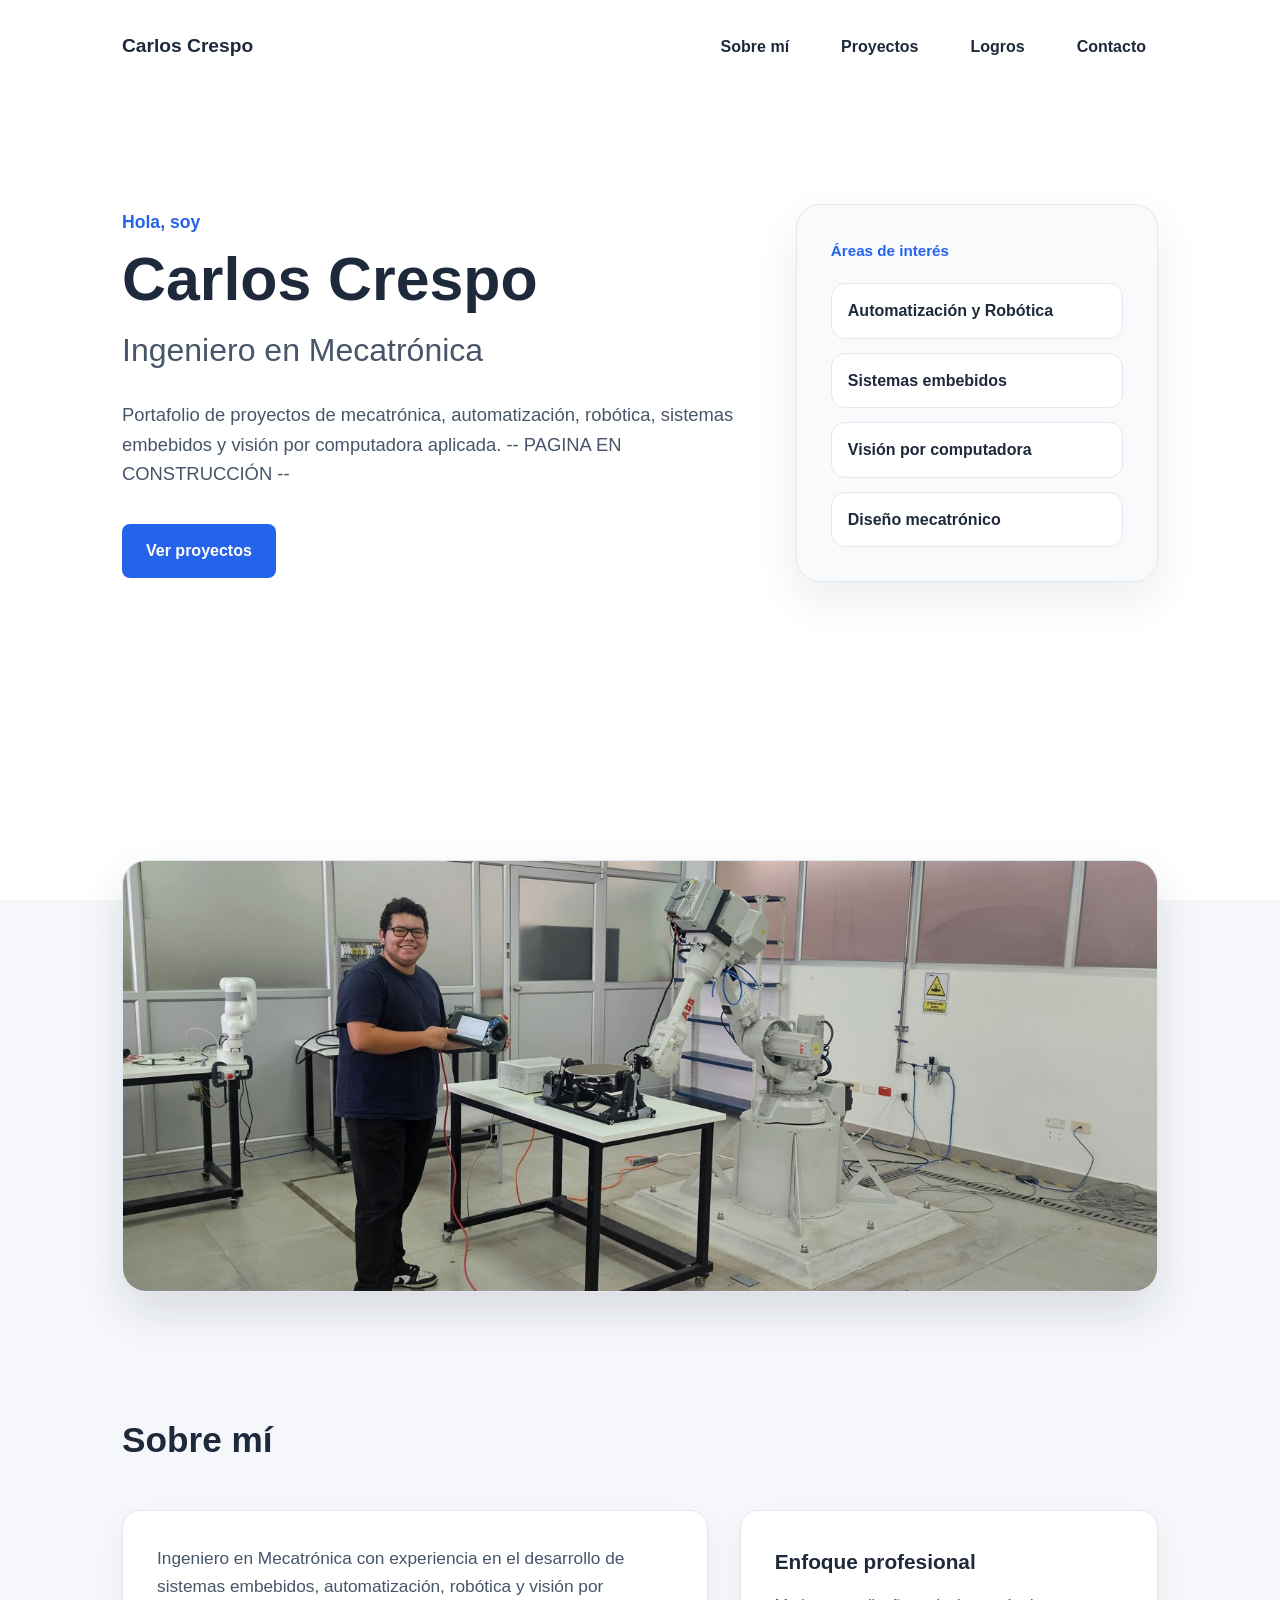
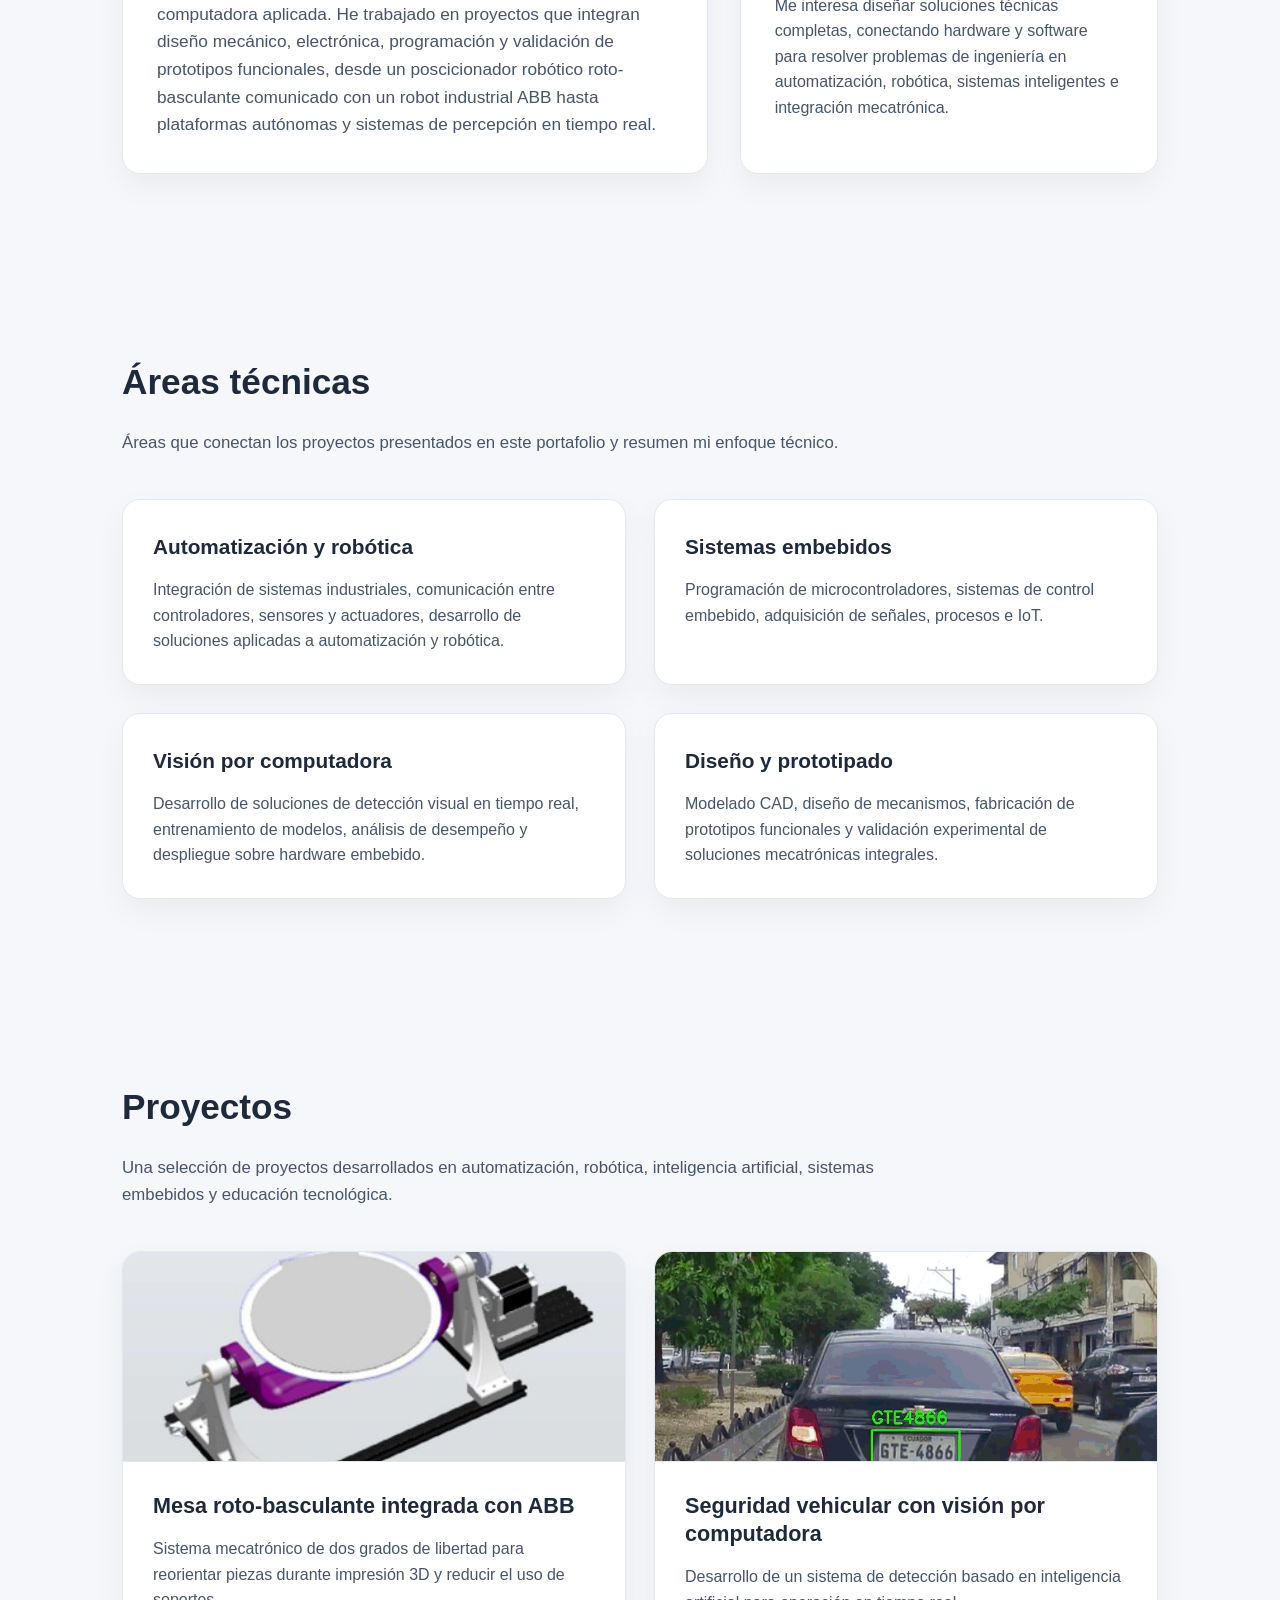
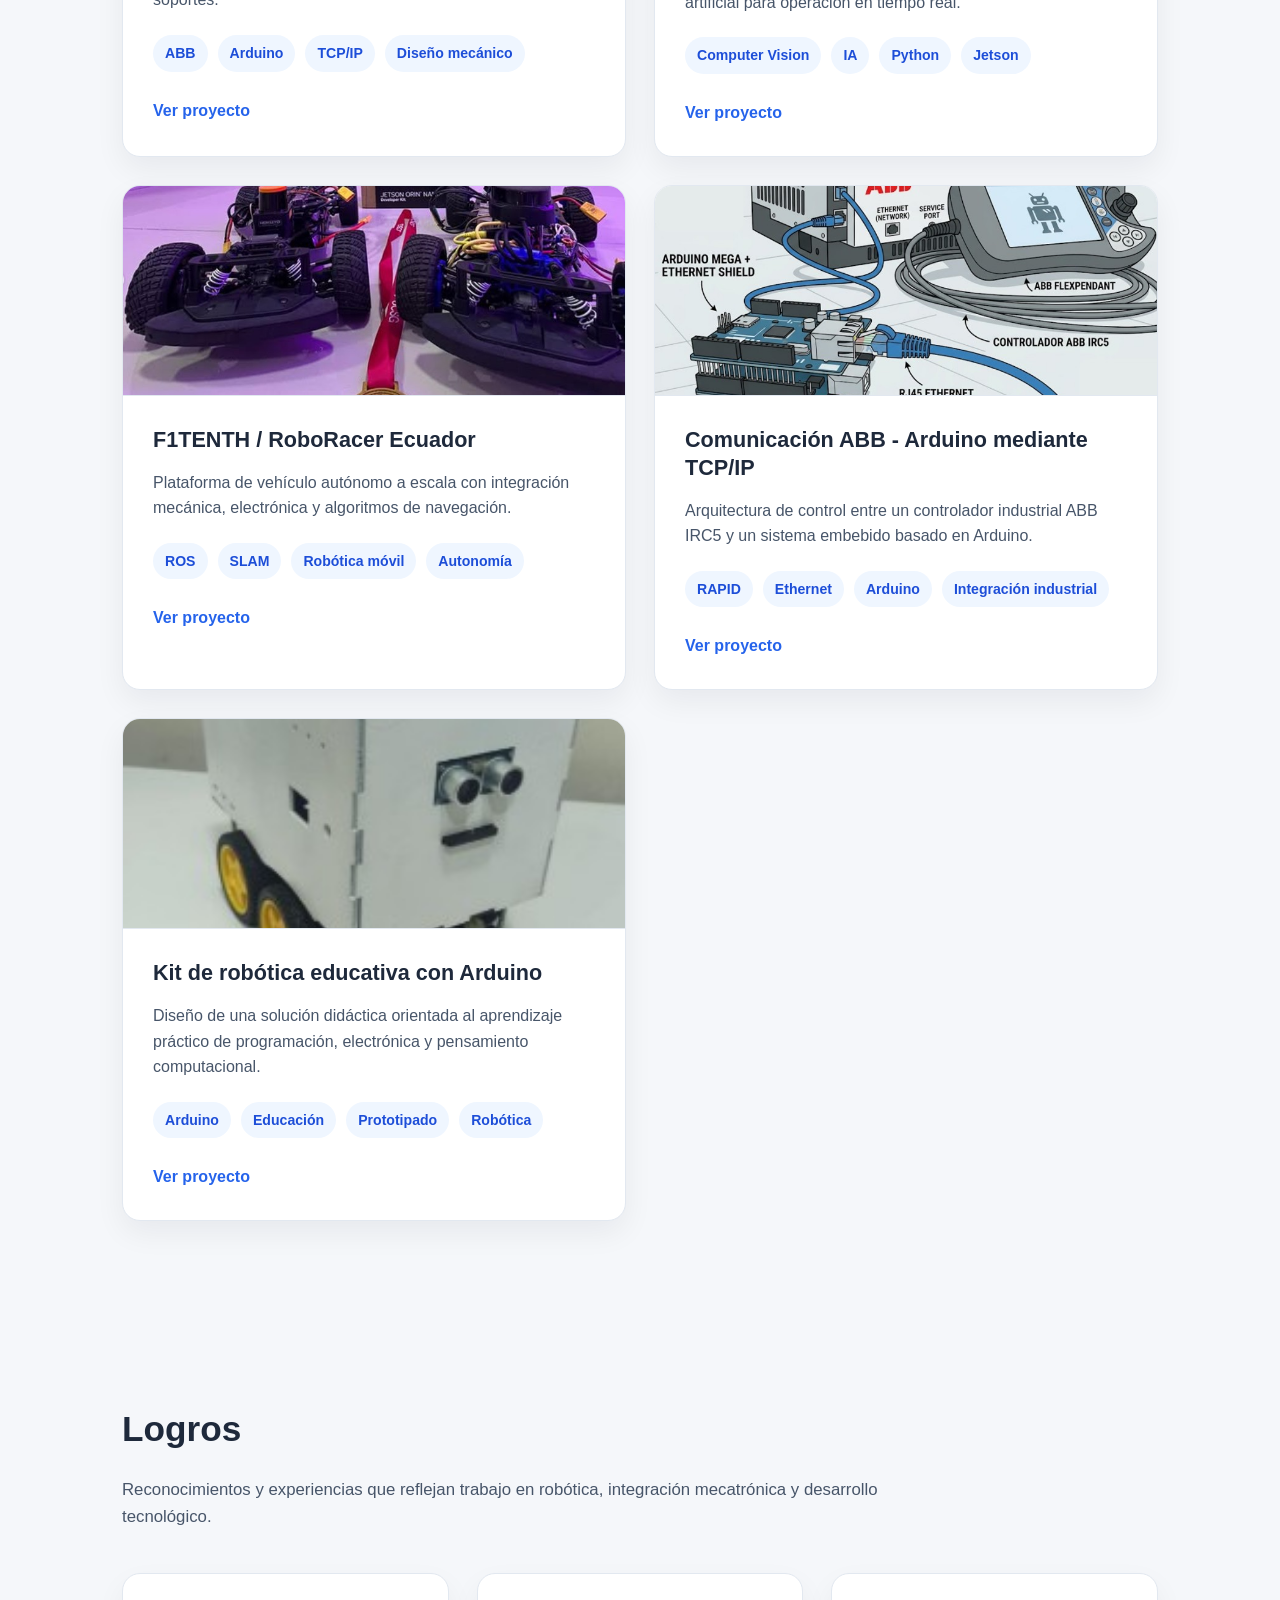
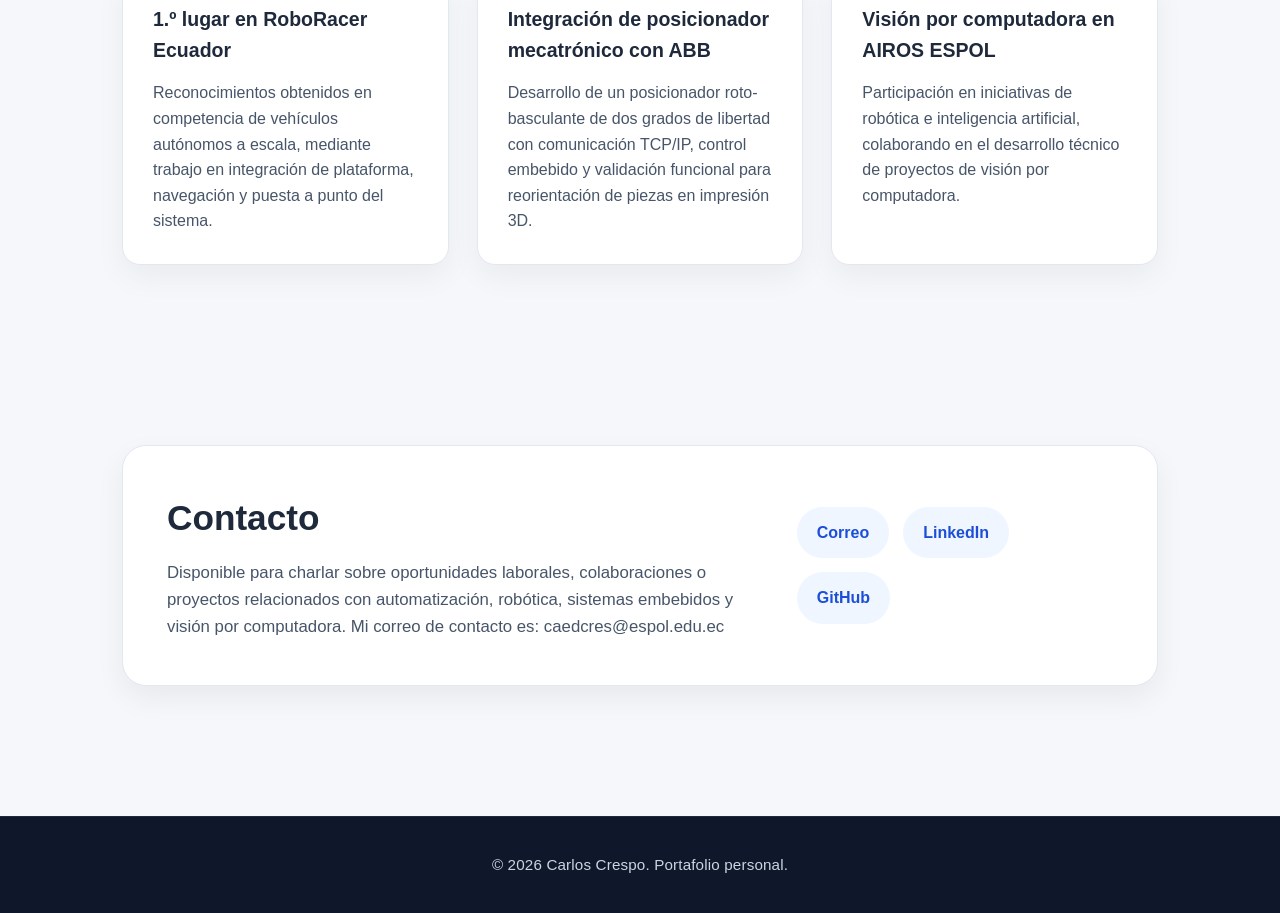
==== commit c6a8d32b: "web on construction" ====
--- a/index.html
+++ b/index.html
@@ -30,6 +30,9 @@
                 <p class="description">
                     Portafolio de proyectos de mecatrónica, automatización,
                     robótica, sistemas embebidos y visión por computadora aplicada.
+
+                    -- PAGINA EN CONSTRUCCIÓN --
+                    
                 </p>
         
                 <a href="#projects" class="button">Ver proyectos</a>
--- a/style.css
+++ b/style.css
@@ -199,6 +199,13 @@
     color: #64748b;
     font-size: 0.95rem;
     font-weight: 600;
+}
+
+.project-card-media img {
+    width: 100%;
+    height: 100%;
+    display: block;
+    object-fit: cover;
 }
 
 .project-card {
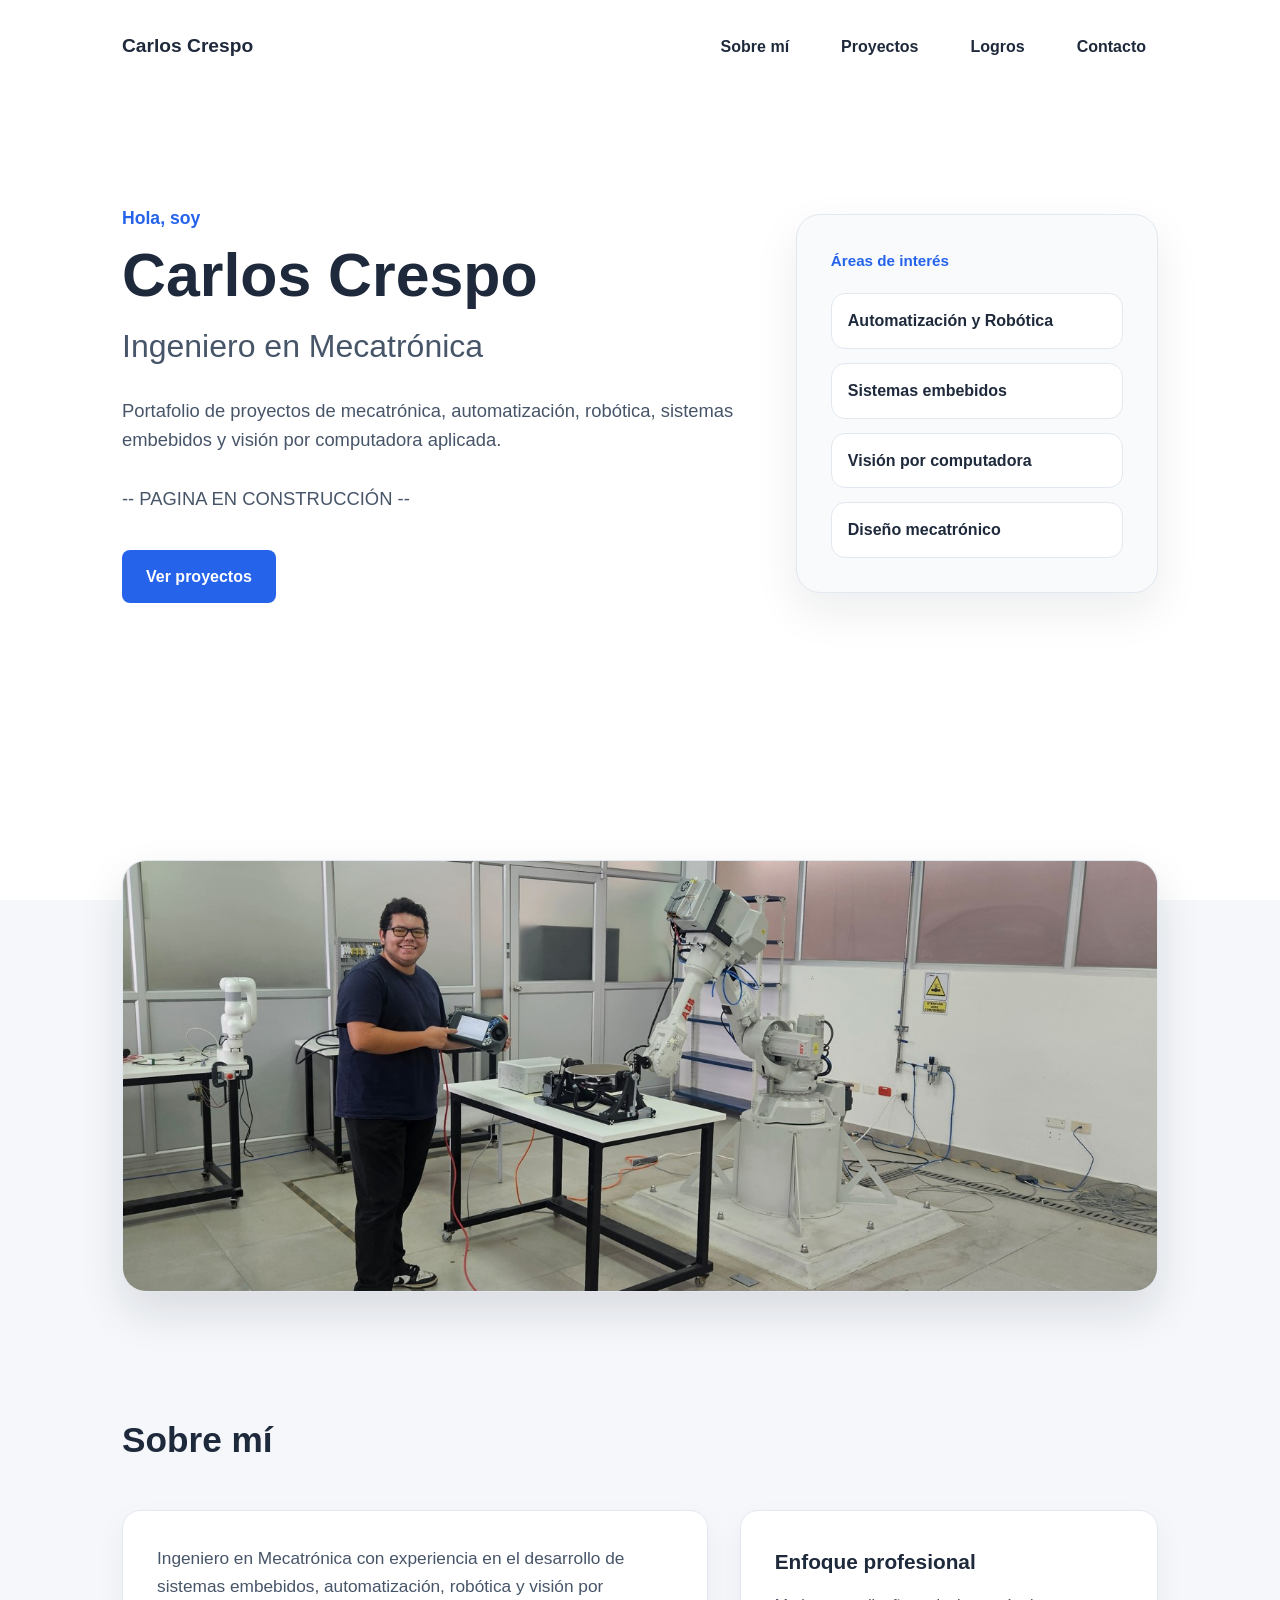
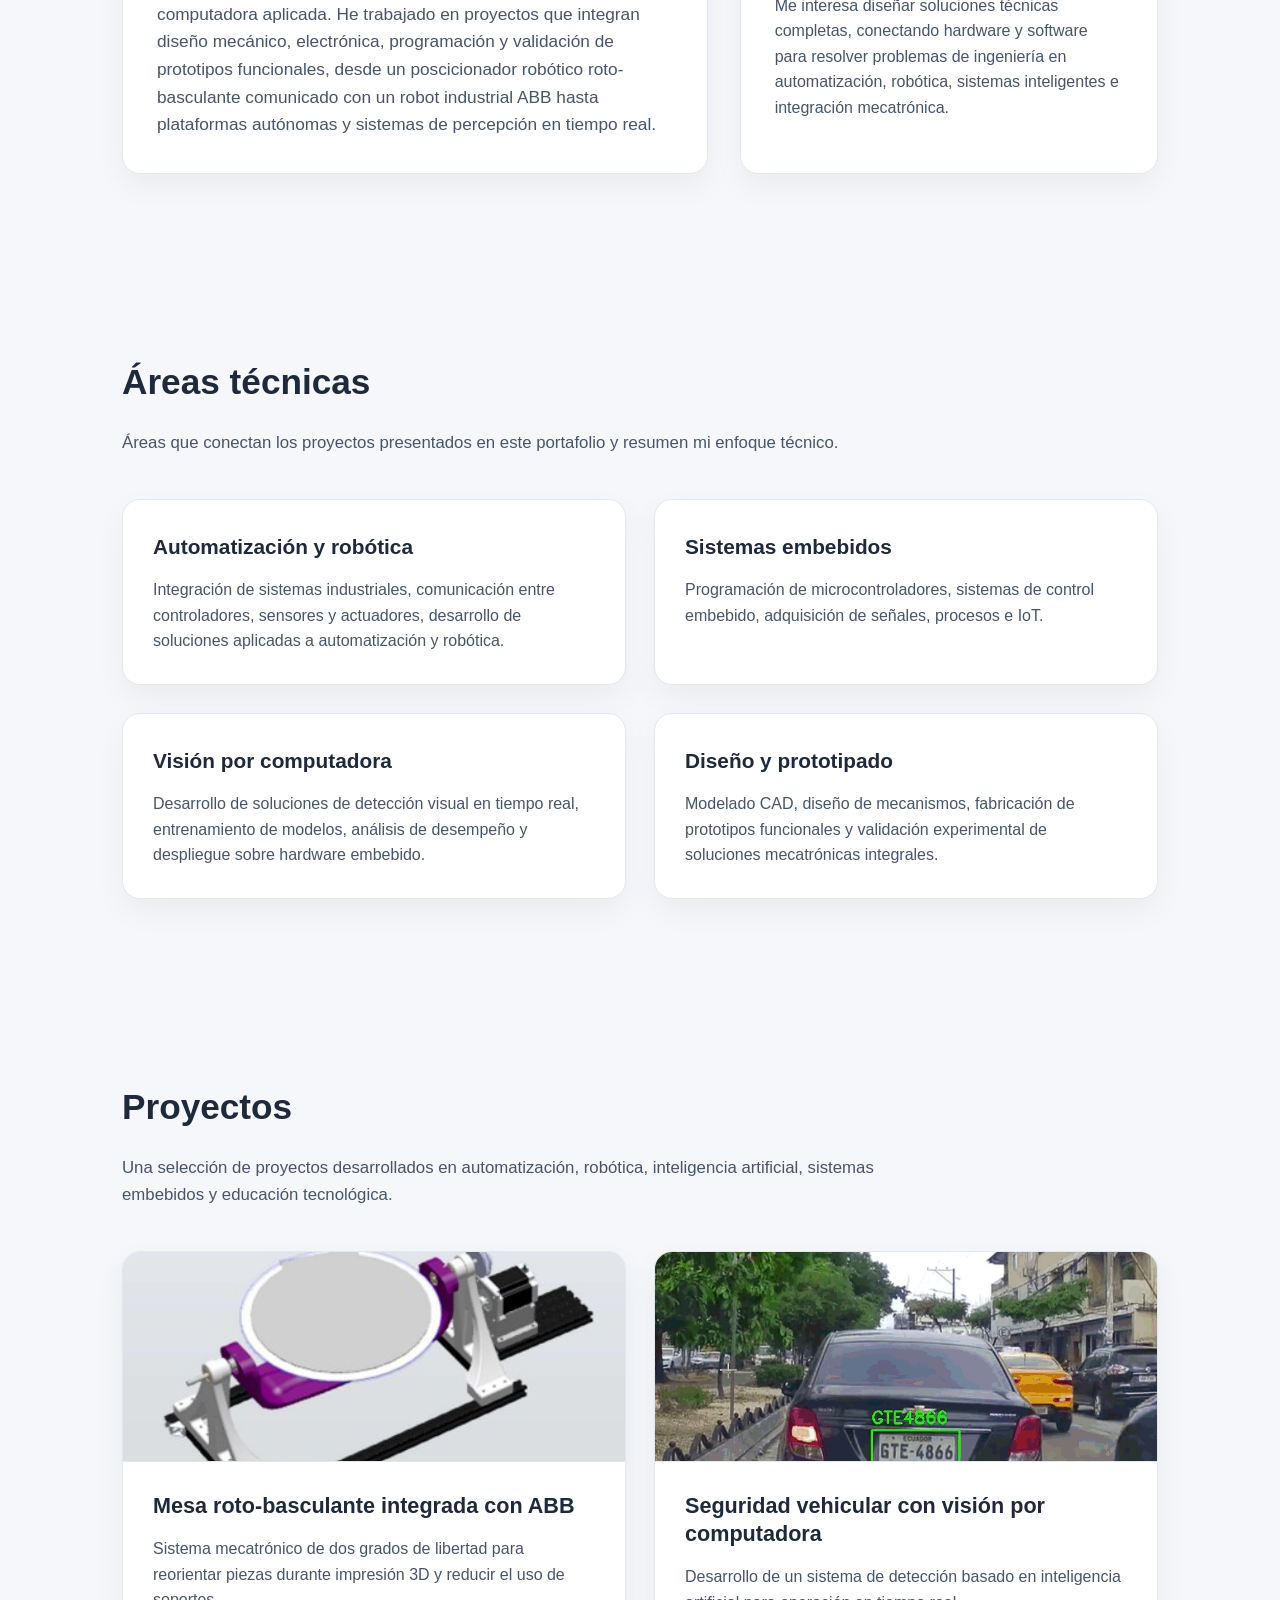
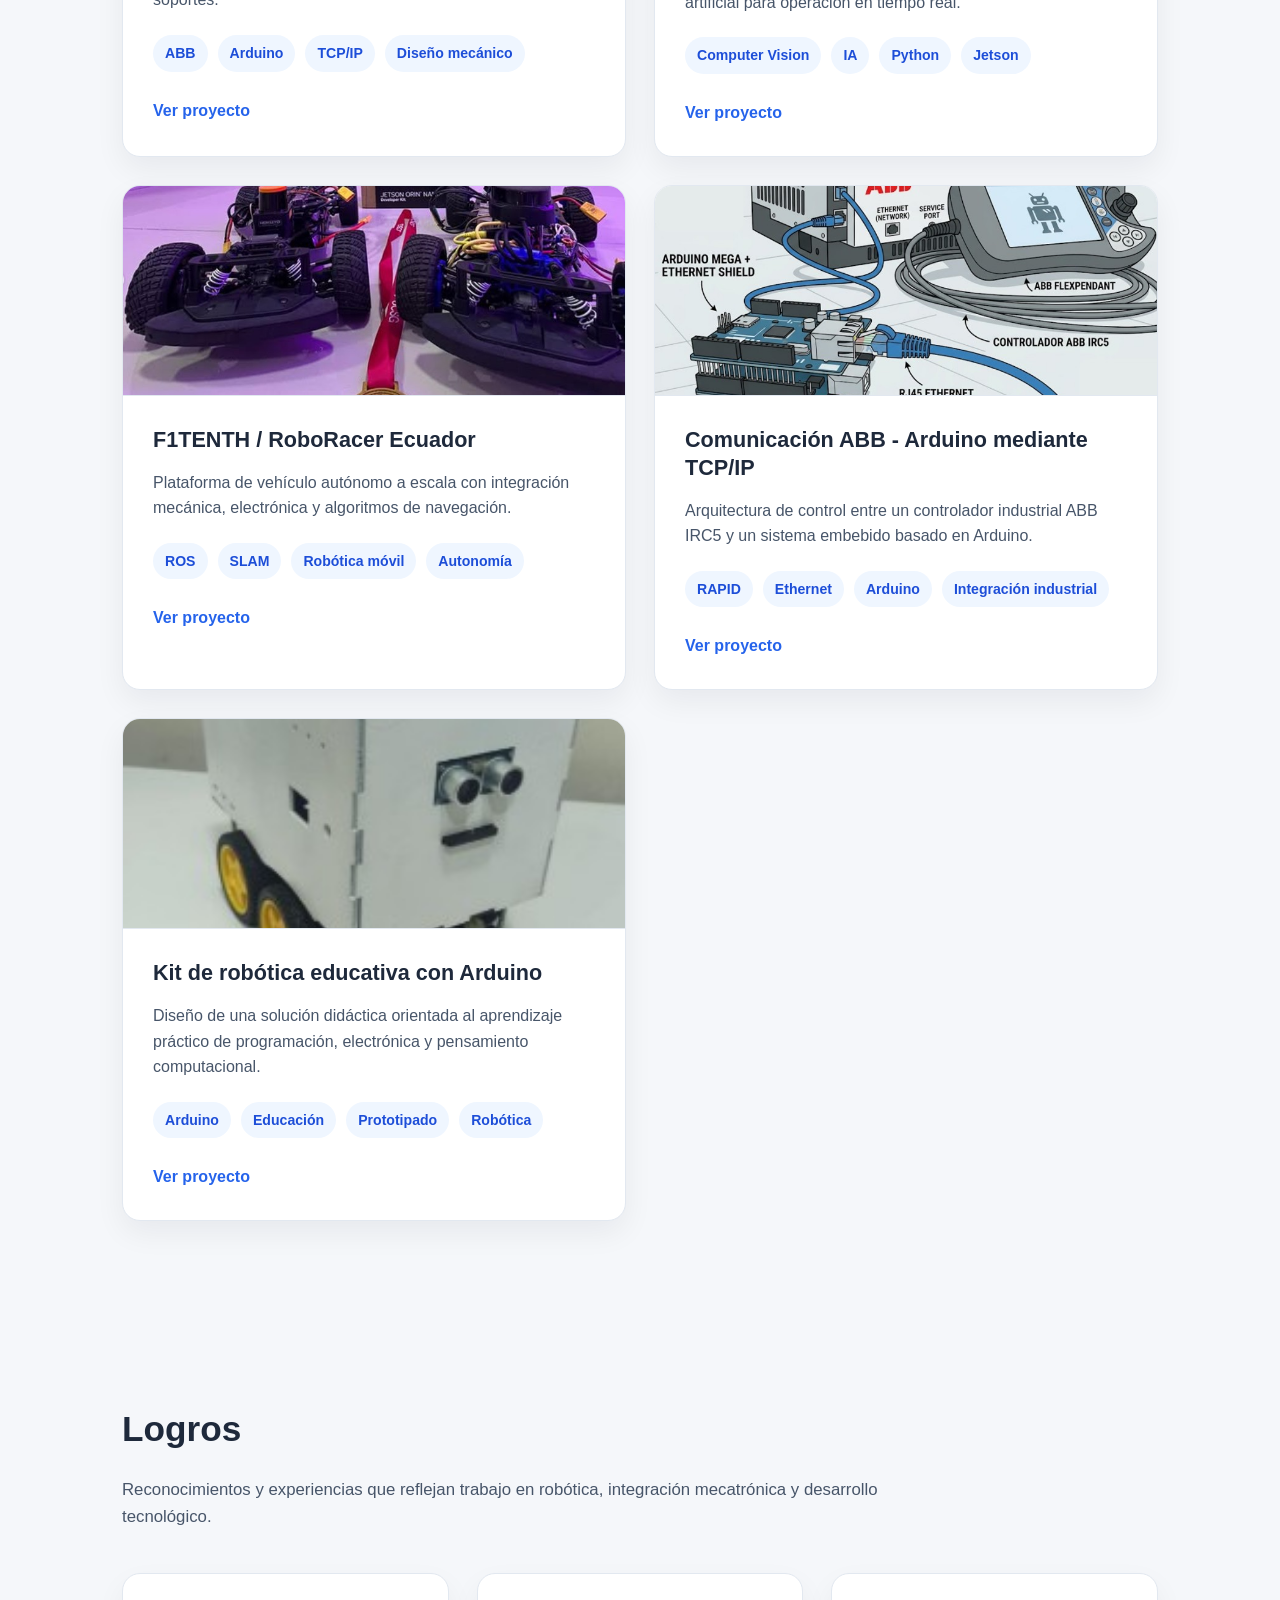
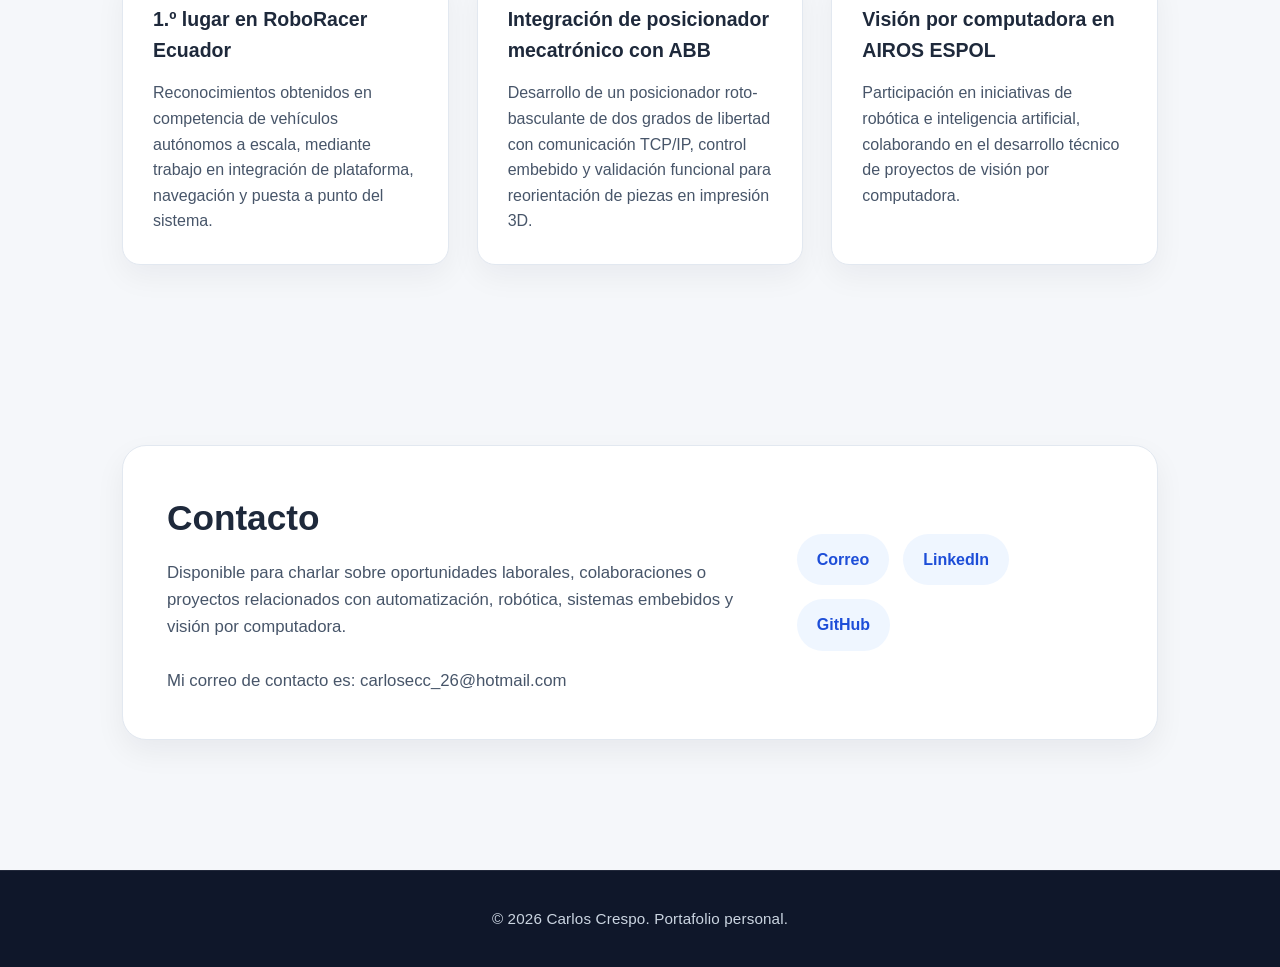
==== commit 45f81d00: "Fix1" ====
--- a/index.html
+++ b/index.html
@@ -29,7 +29,7 @@
                 <h2>Ingeniero en Mecatrónica</h2>
                 <p class="description">
                     Portafolio de proyectos de mecatrónica, automatización,
-                    robótica, sistemas embebidos y visión por computadora aplicada.
+                    robótica, sistemas embebidos y visión por computadora aplicada.<br><br>
 
                     -- PAGINA EN CONSTRUCCIÓN --
                     
@@ -332,8 +332,8 @@
                     <p>
                         Disponible para charlar sobre oportunidades laborales, colaboraciones
                         o proyectos relacionados con automatización, robótica, sistemas embebidos
-                        y visión por computadora.
-                        Mi correo de contacto es: caedcres@espol.edu.ec
+                        y visión por computadora.<br><br>
+                        Mi correo de contacto es: carlosecc_26@hotmail.com
                     </p>
                 </div>
         
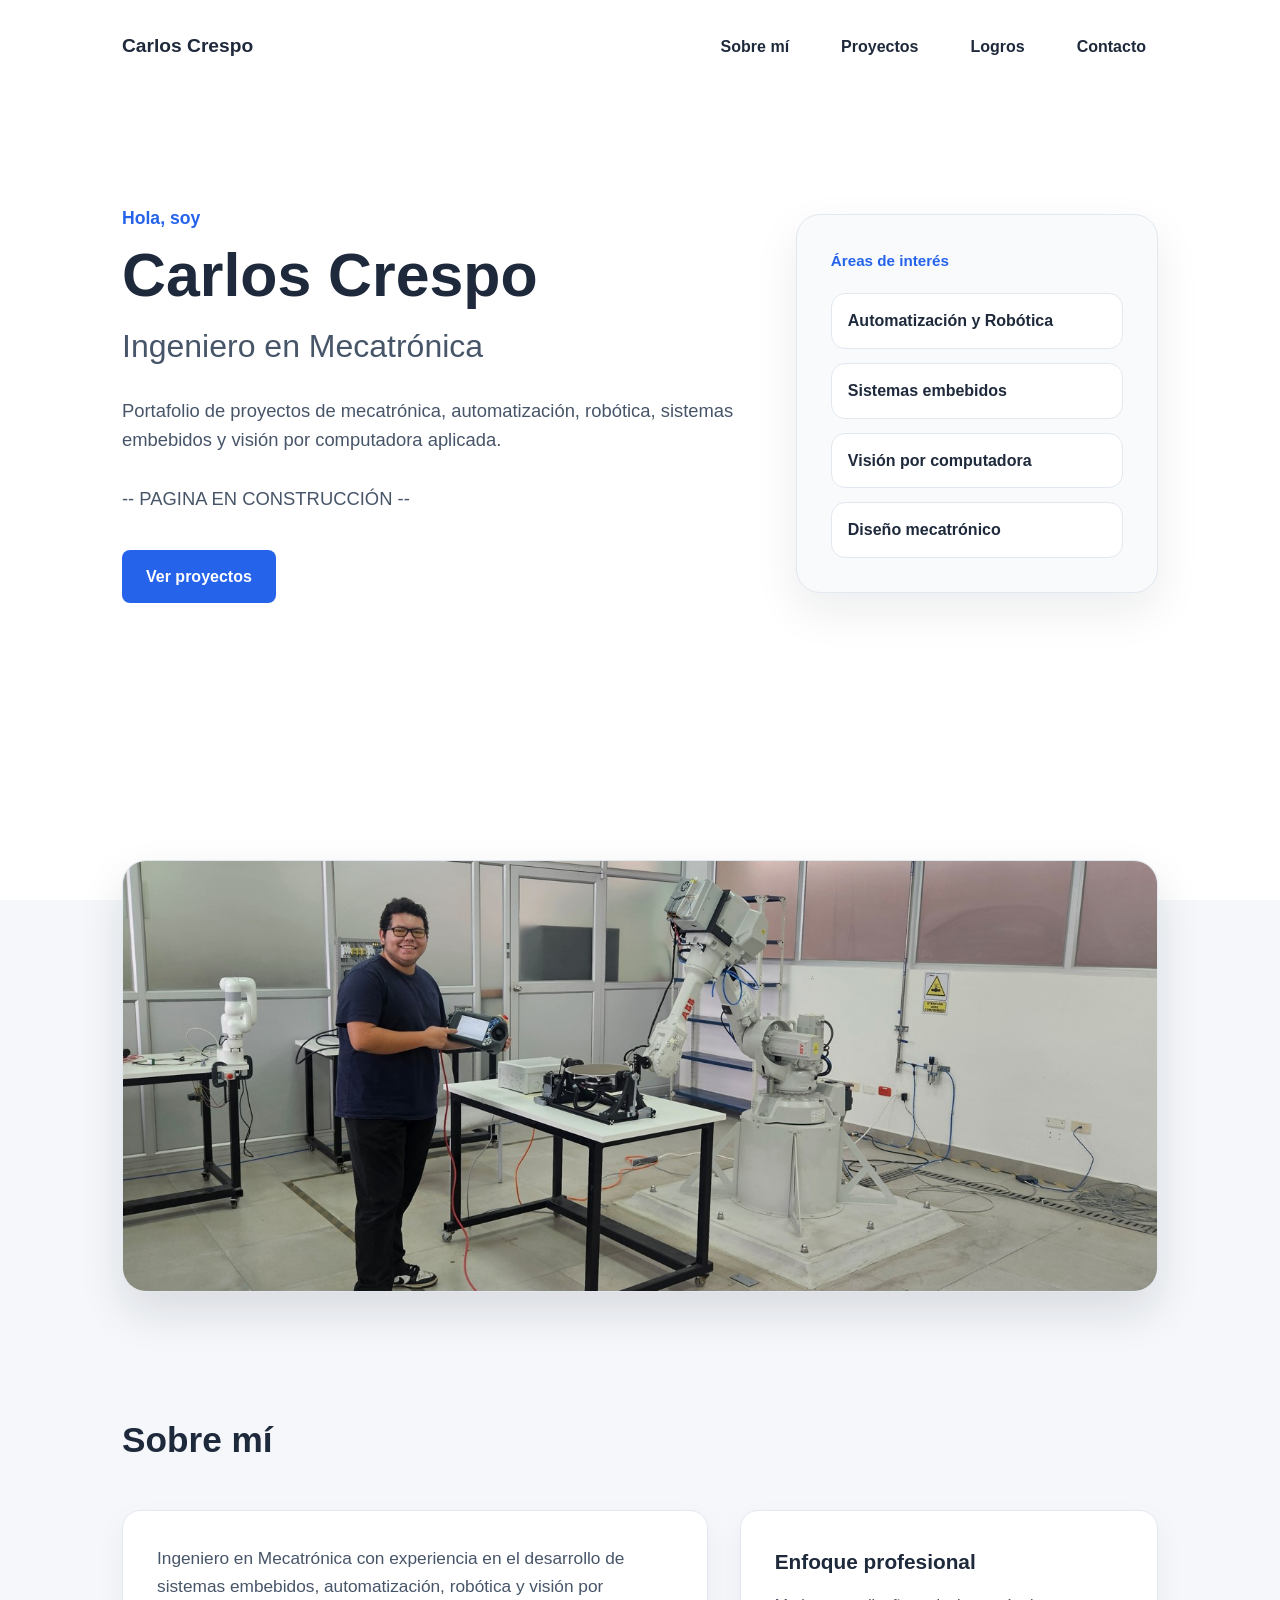
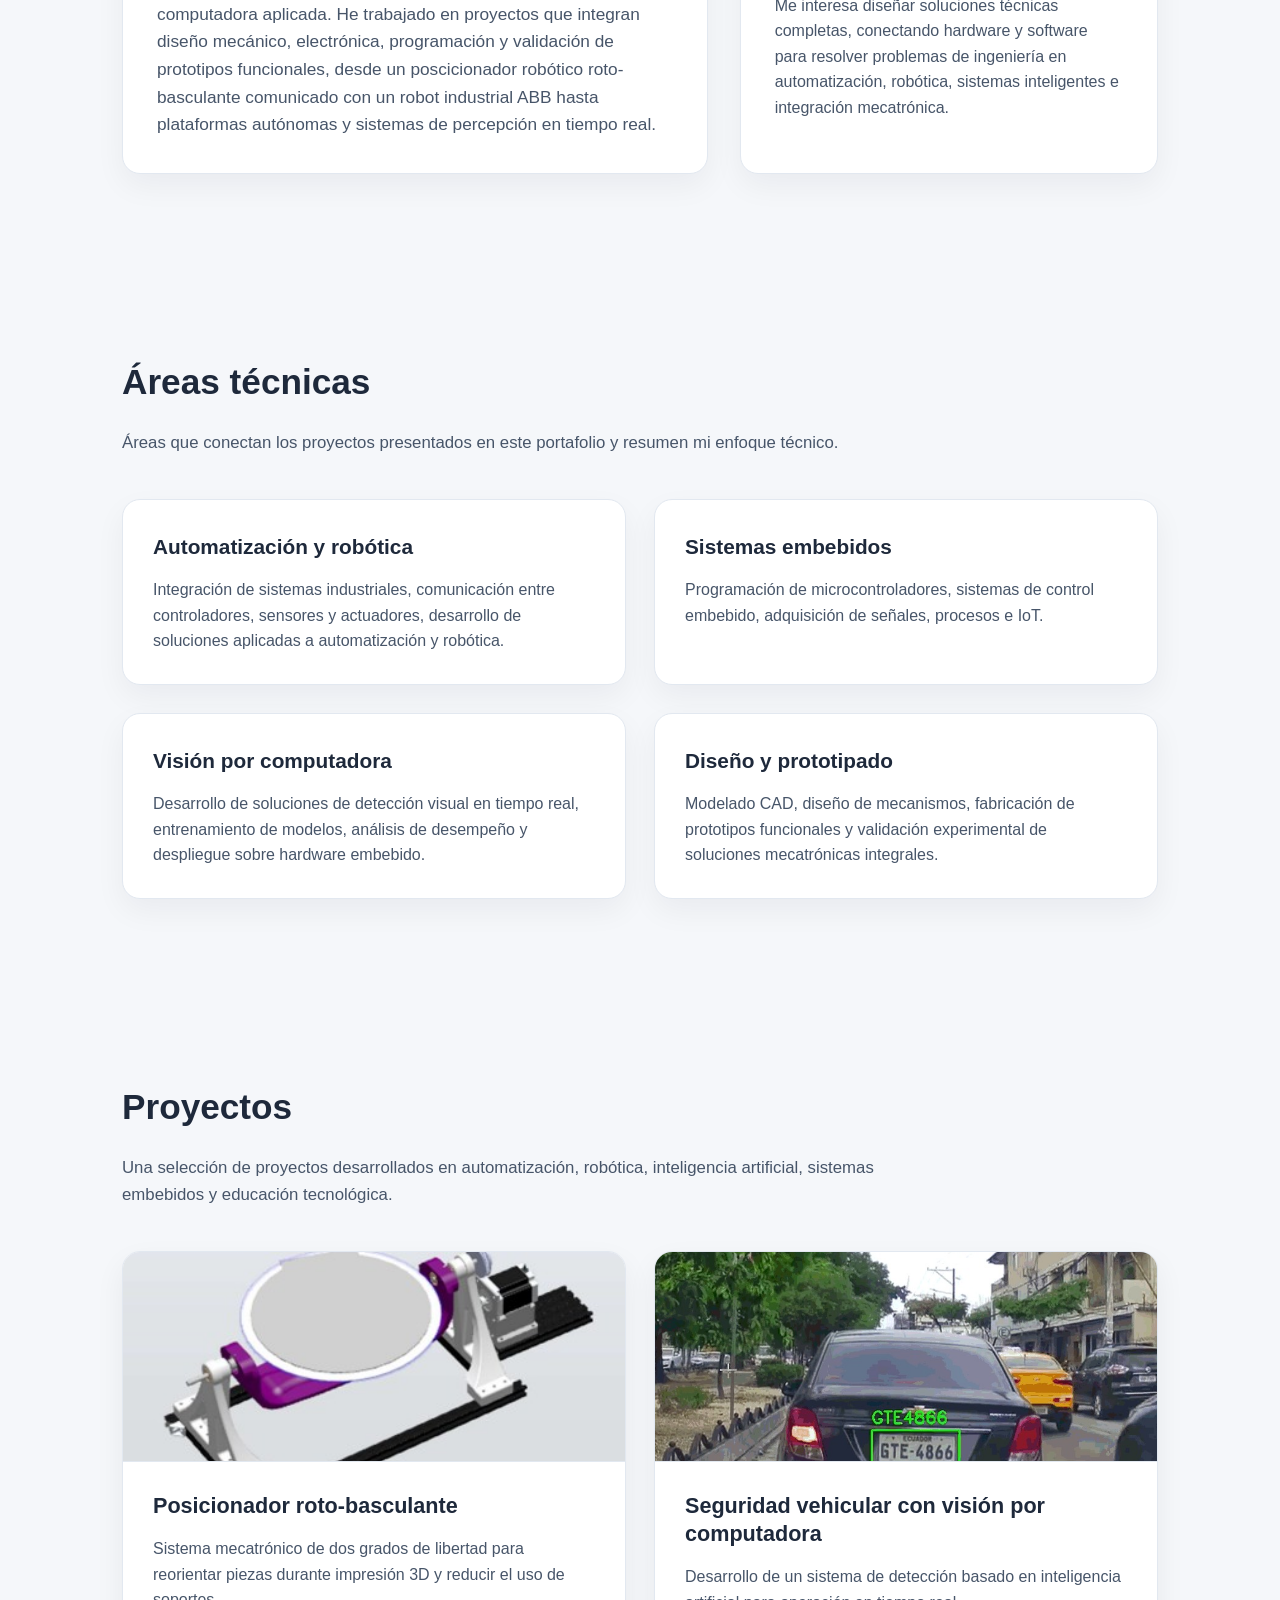
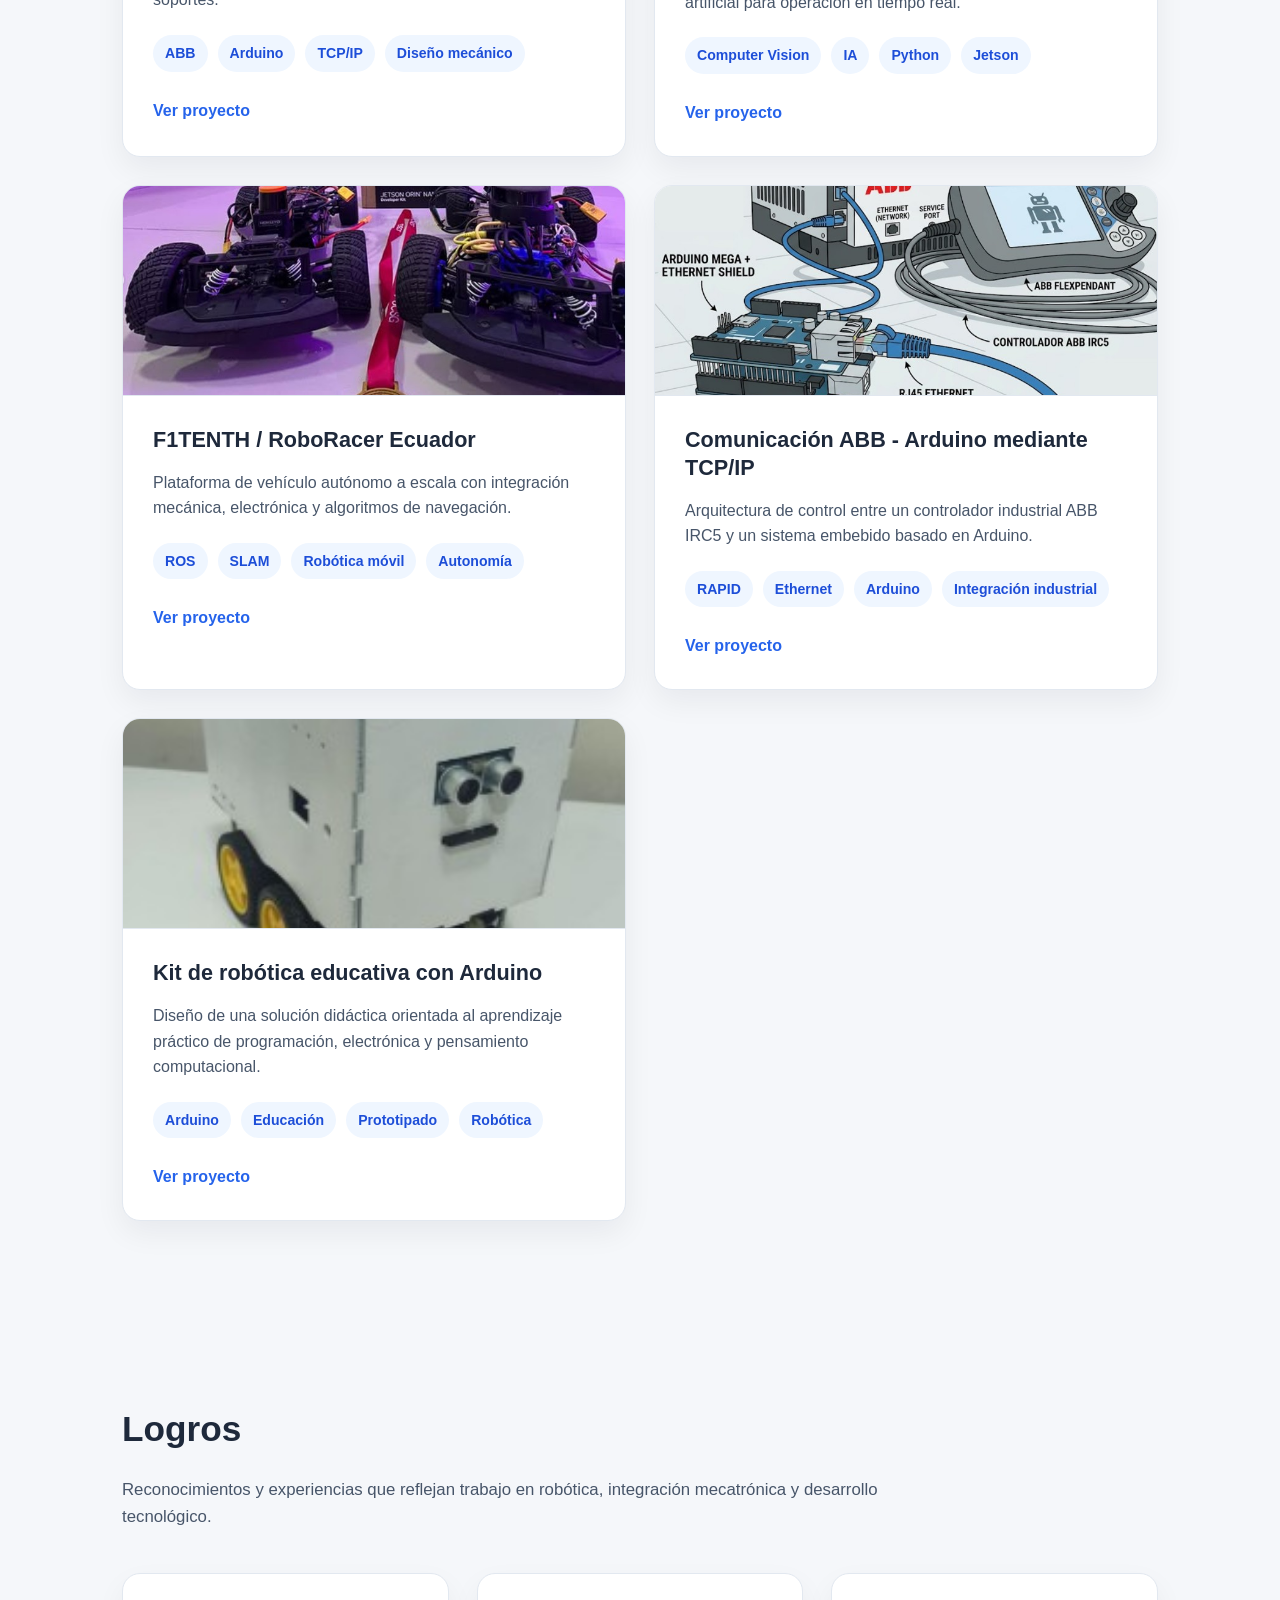
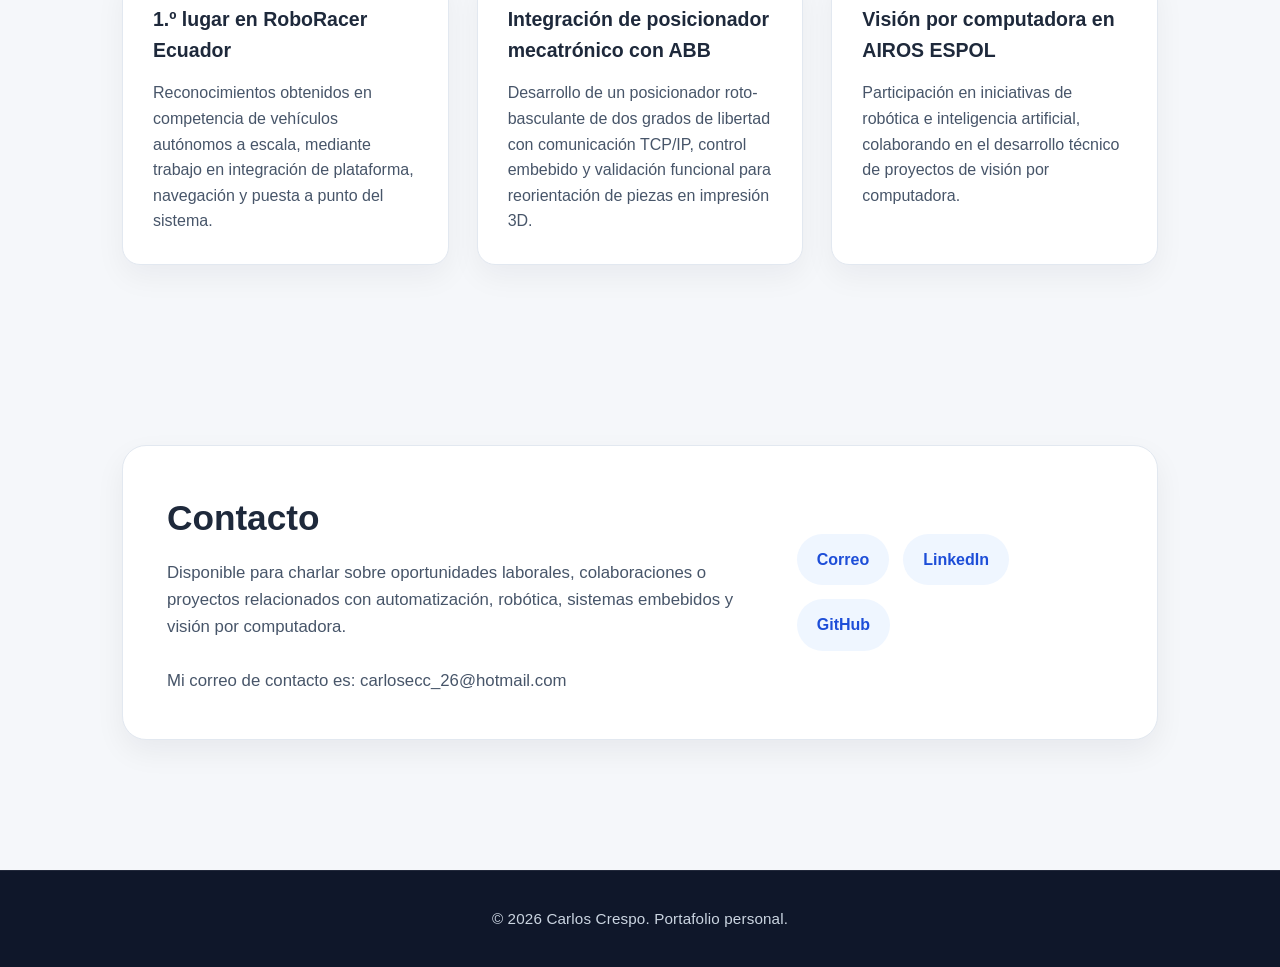
==== commit 3bd8b472: "Cambio Index Title Mesa" ====
--- a/index.html
+++ b/index.html
@@ -157,7 +157,7 @@
                     </div>
 
                     <div class="project-content">
-                        <h3>Mesa roto-basculante integrada con ABB</h3>
+                        <h3>Posicionador roto-basculante </h3>
                         <p>
                             Sistema mecatrónico de dos grados de libertad para reorientar piezas
                             durante impresión 3D y reducir el uso de soportes.
--- a/style.css
+++ b/style.css
@@ -468,6 +468,14 @@
     font-weight: 600;
 }
 
+.project-hero-media img {
+    width: 100%;
+    height: 100%;
+    min-height: 360px;
+    display: block;
+    object-fit: cover;
+}
+
 .project-detail {
     background-color: #ffffff;
     border: 1px solid #e2e8f0;
@@ -622,5 +630,9 @@
     .featured-image {
         height: 240px;
     }
+
+    .project-hero-media img {
+    min-height: 220px;
+    }
     
 }
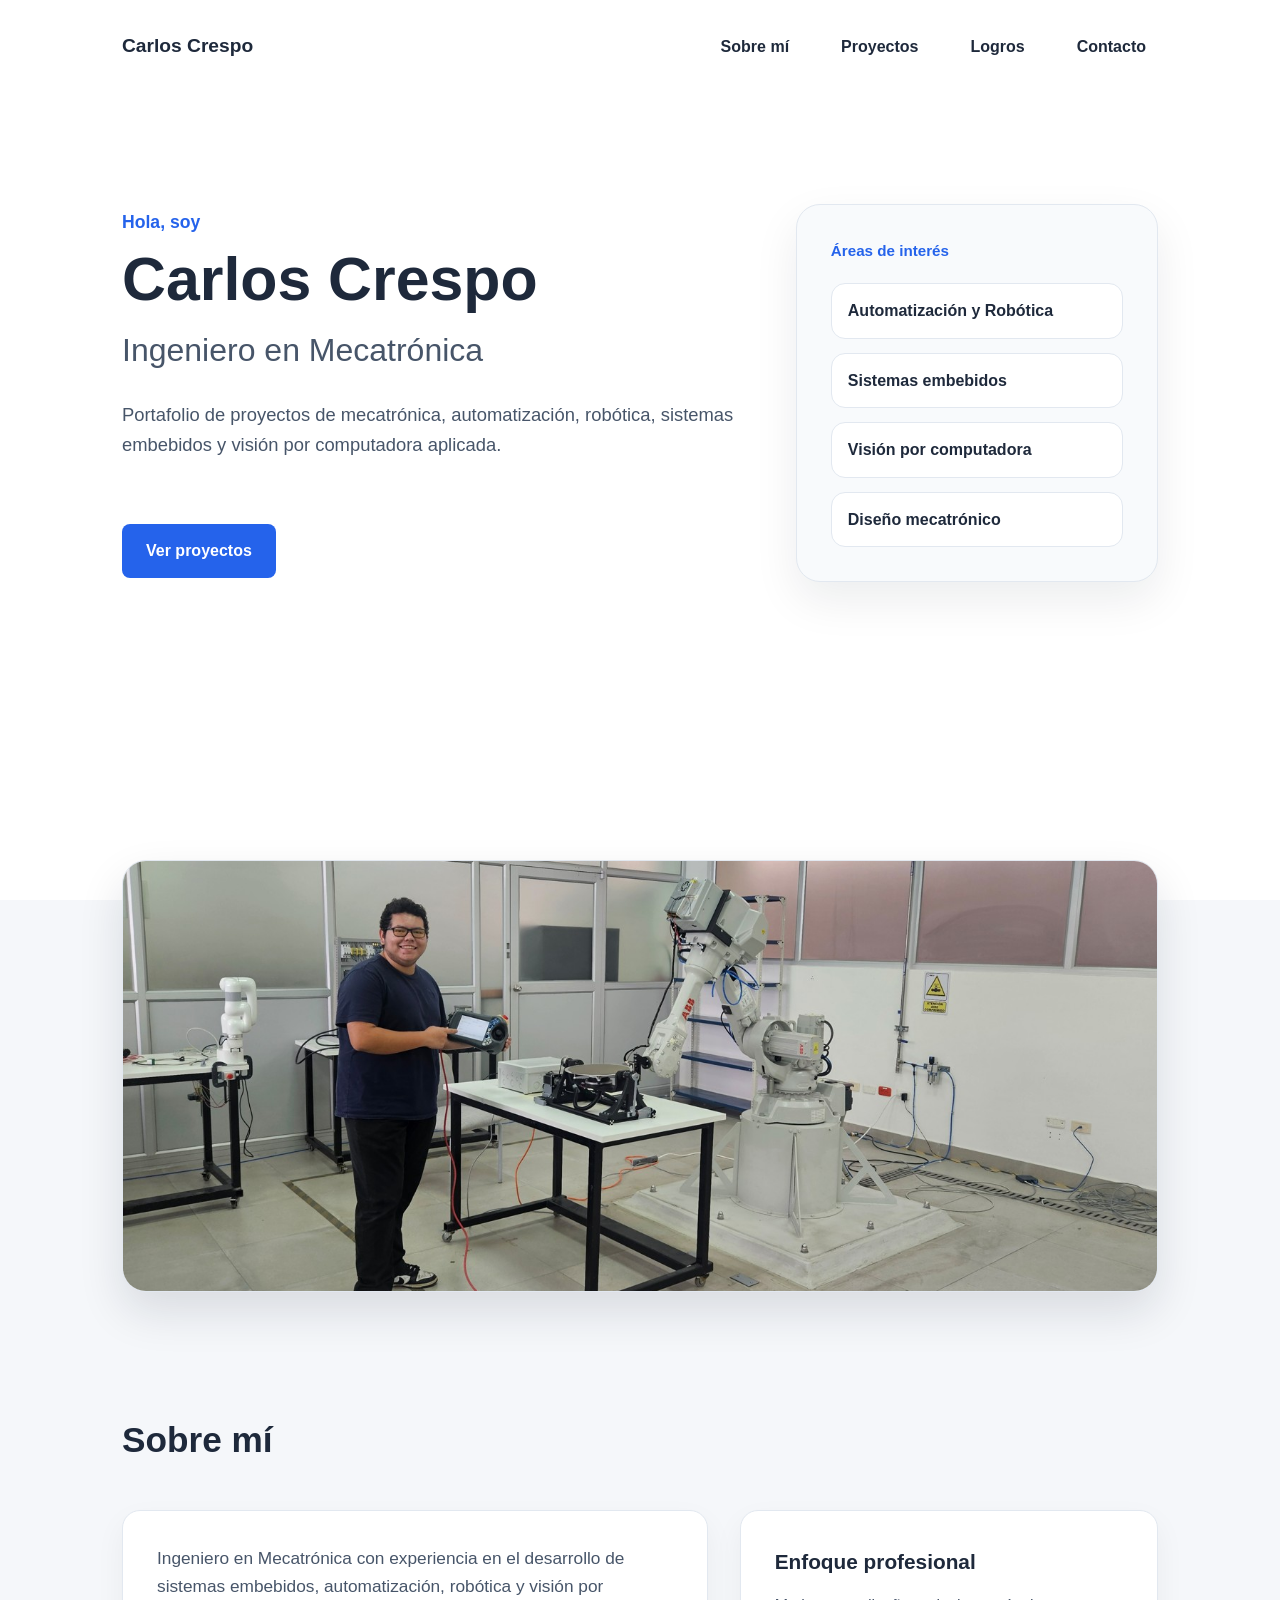
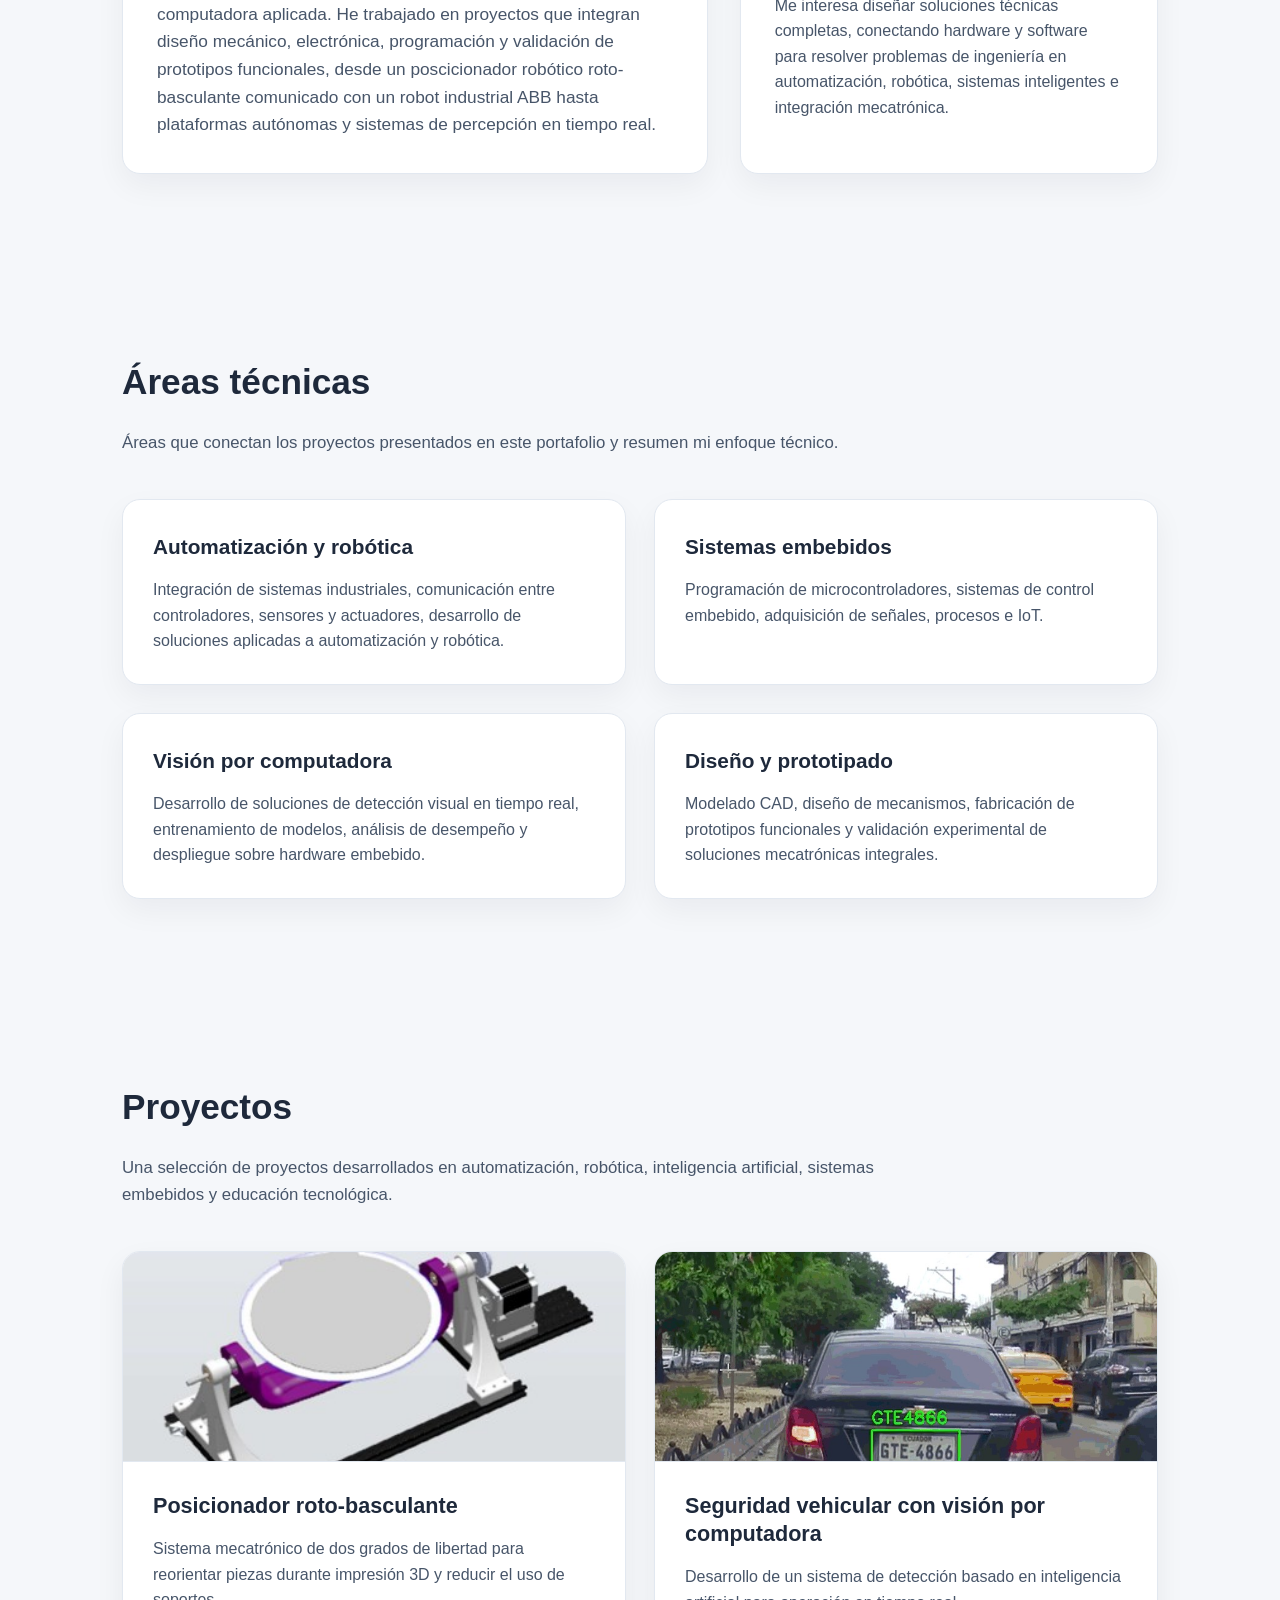
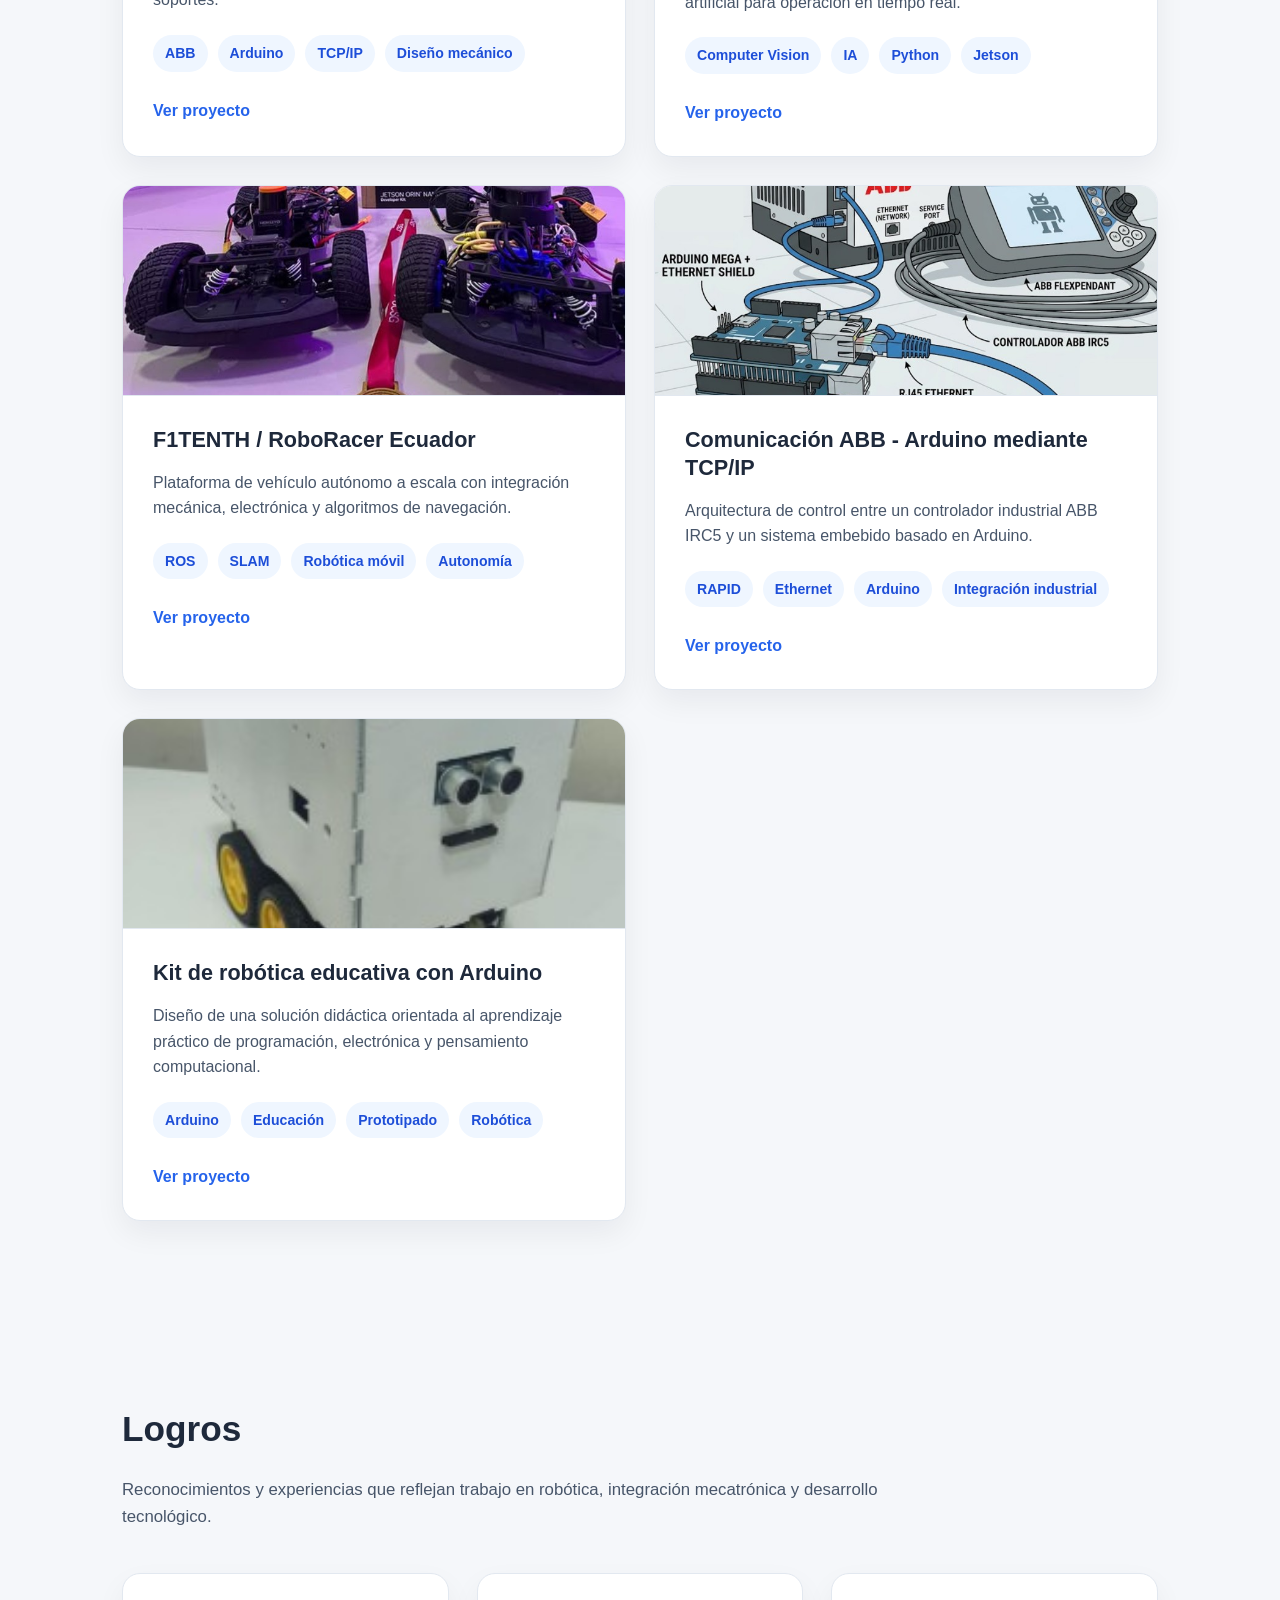
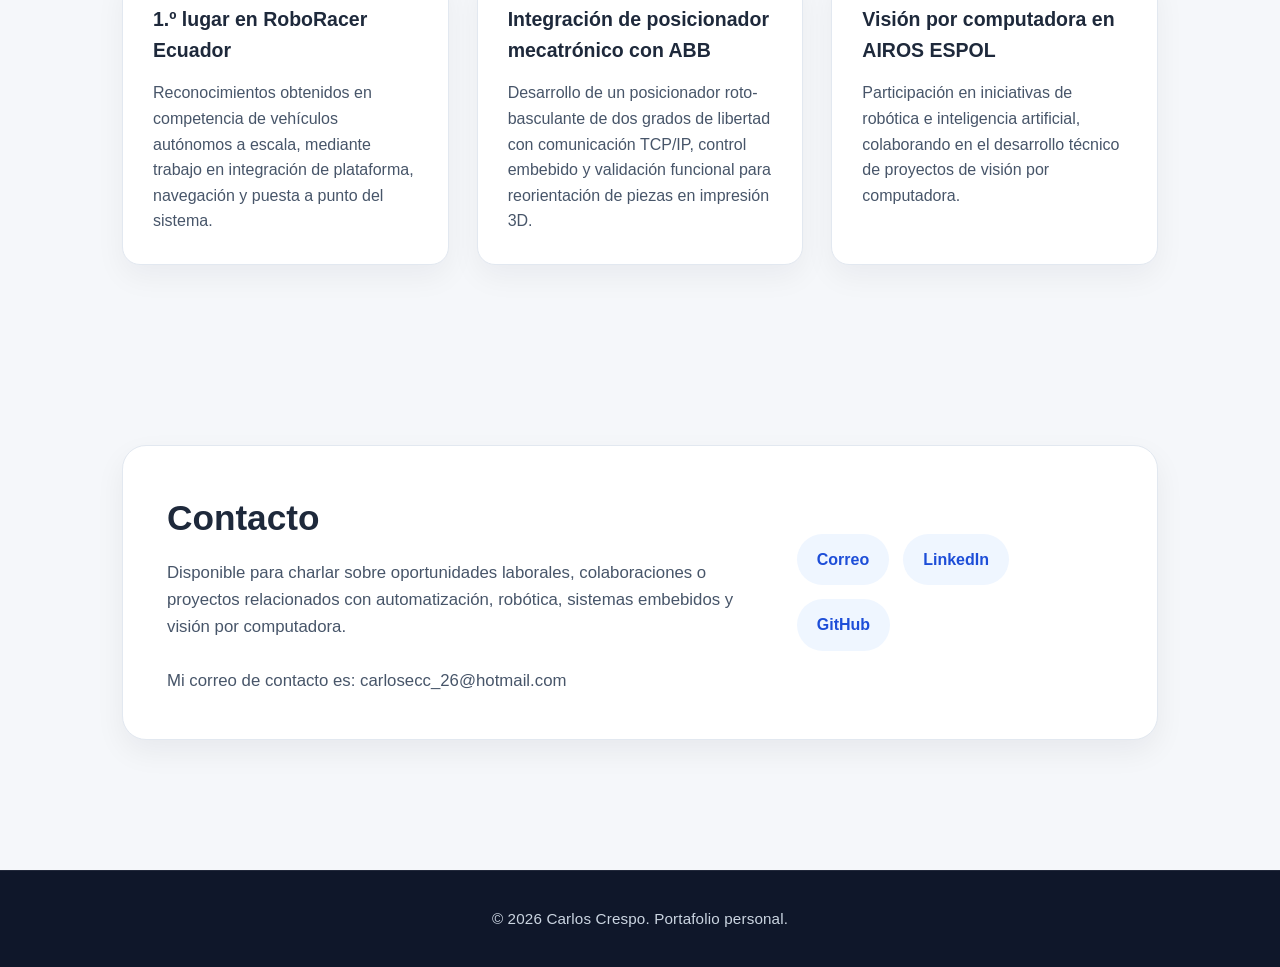
==== commit b75c9901: "Construccion" ====
--- a/index.html
+++ b/index.html
@@ -29,10 +29,7 @@
                 <h2>Ingeniero en Mecatrónica</h2>
                 <p class="description">
                     Portafolio de proyectos de mecatrónica, automatización,
-                    robótica, sistemas embebidos y visión por computadora aplicada.<br><br>
-
-                    -- PAGINA EN CONSTRUCCIÓN --
-                    
+                    robótica, sistemas embebidos y visión por computadora aplicada.<br><br>                    
                 </p>
         
                 <a href="#projects" class="button">Ver proyectos</a>
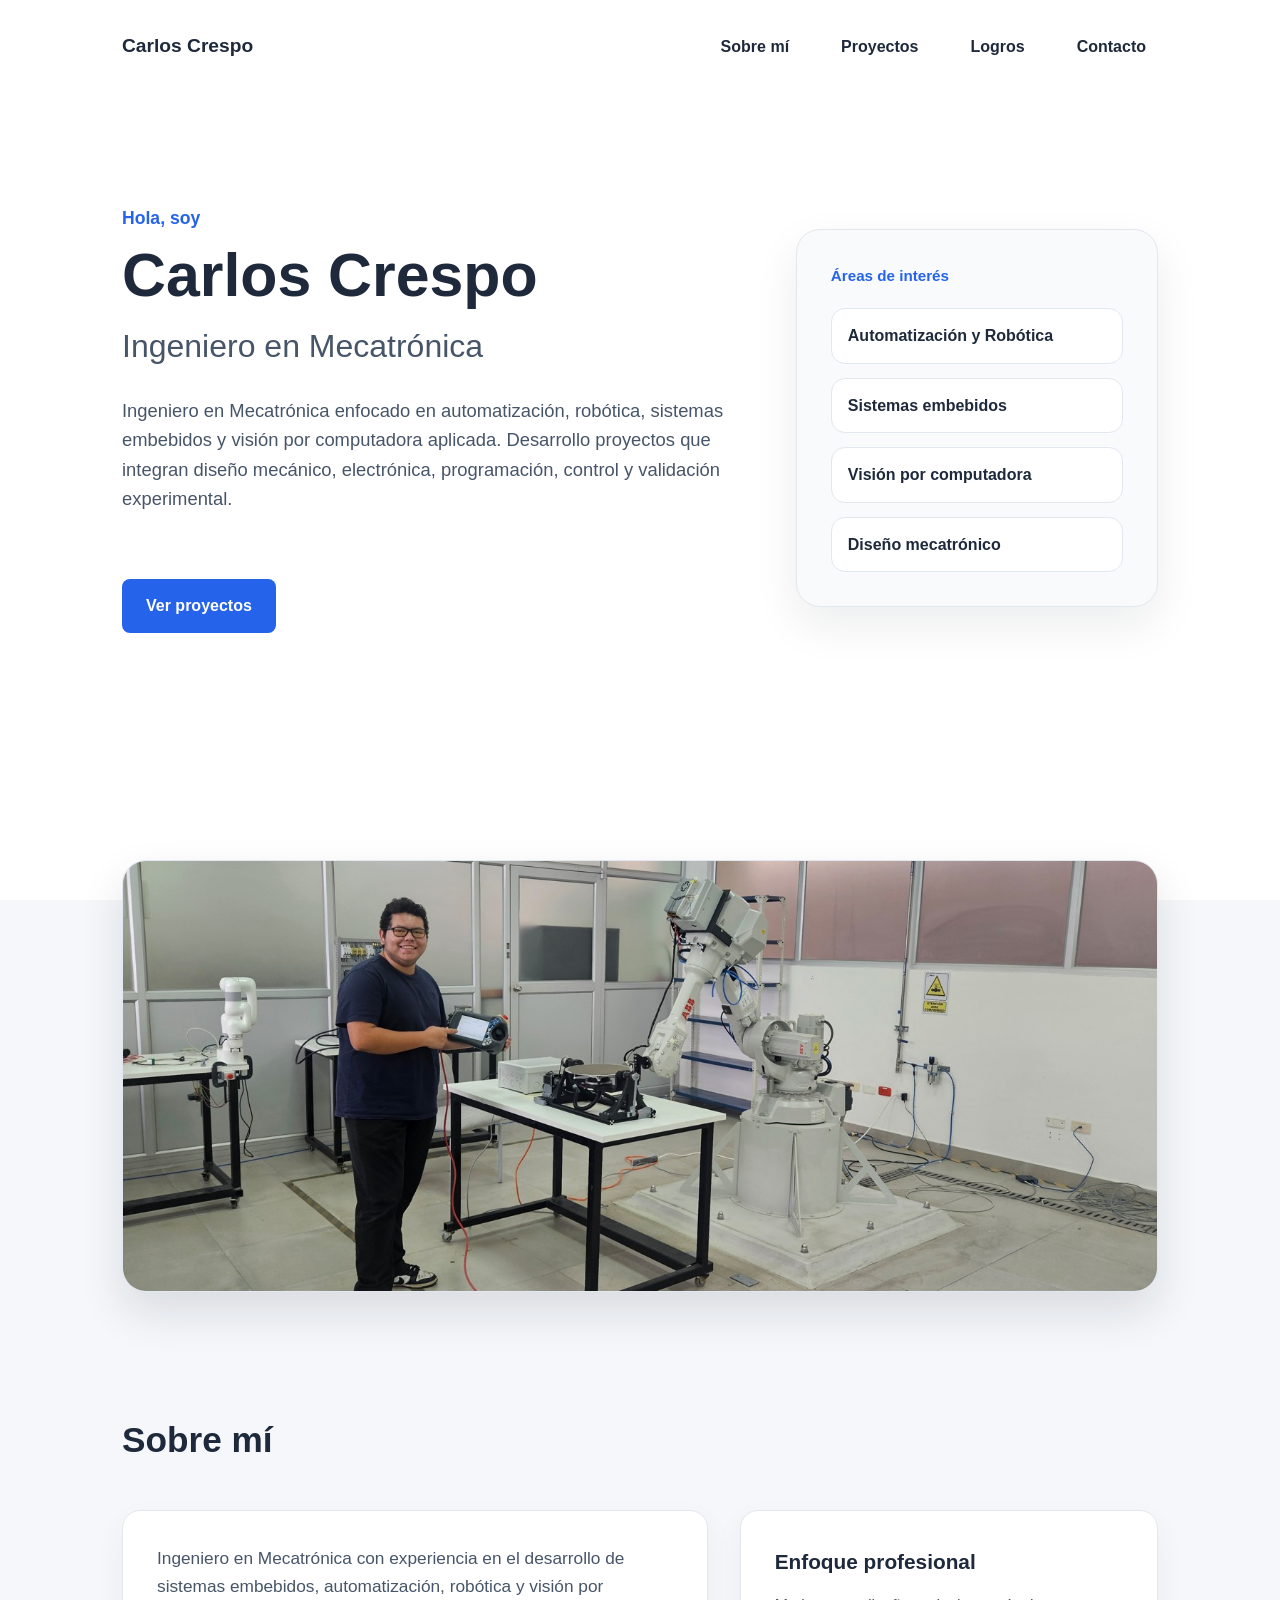
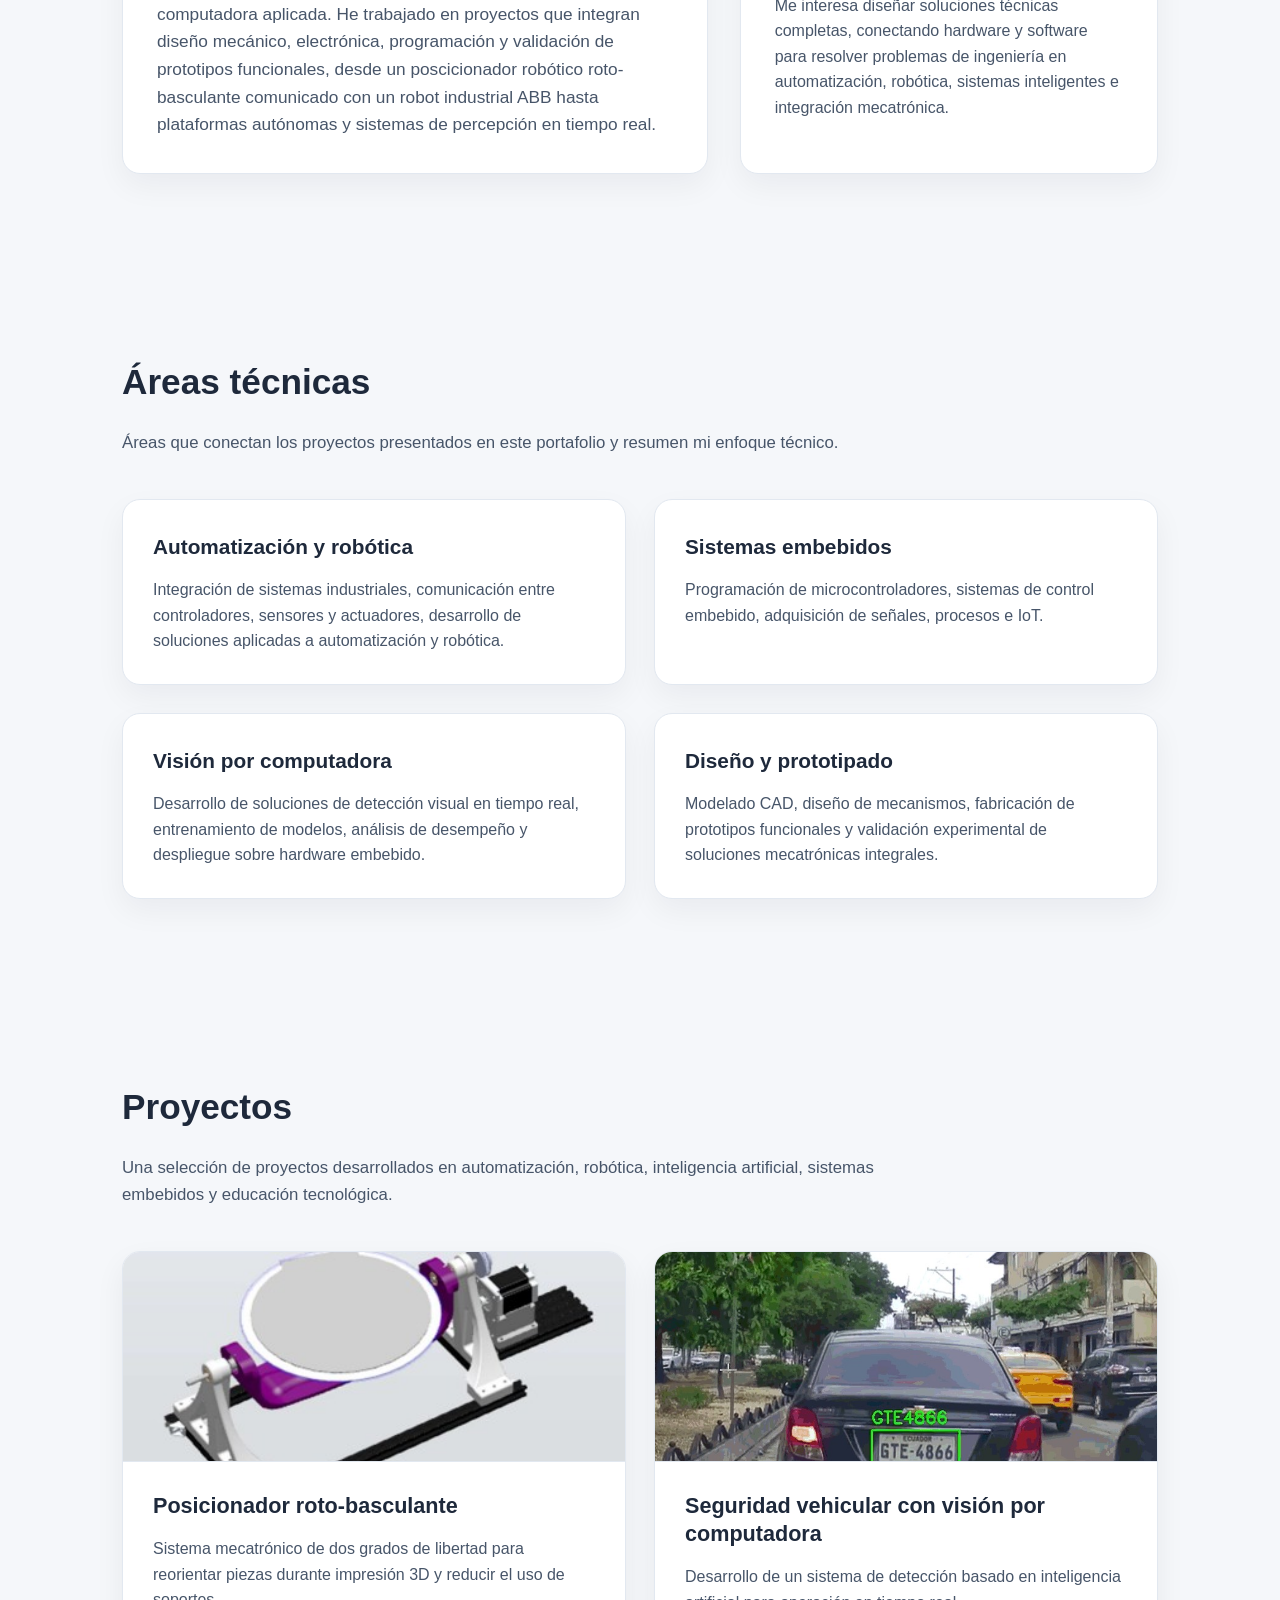
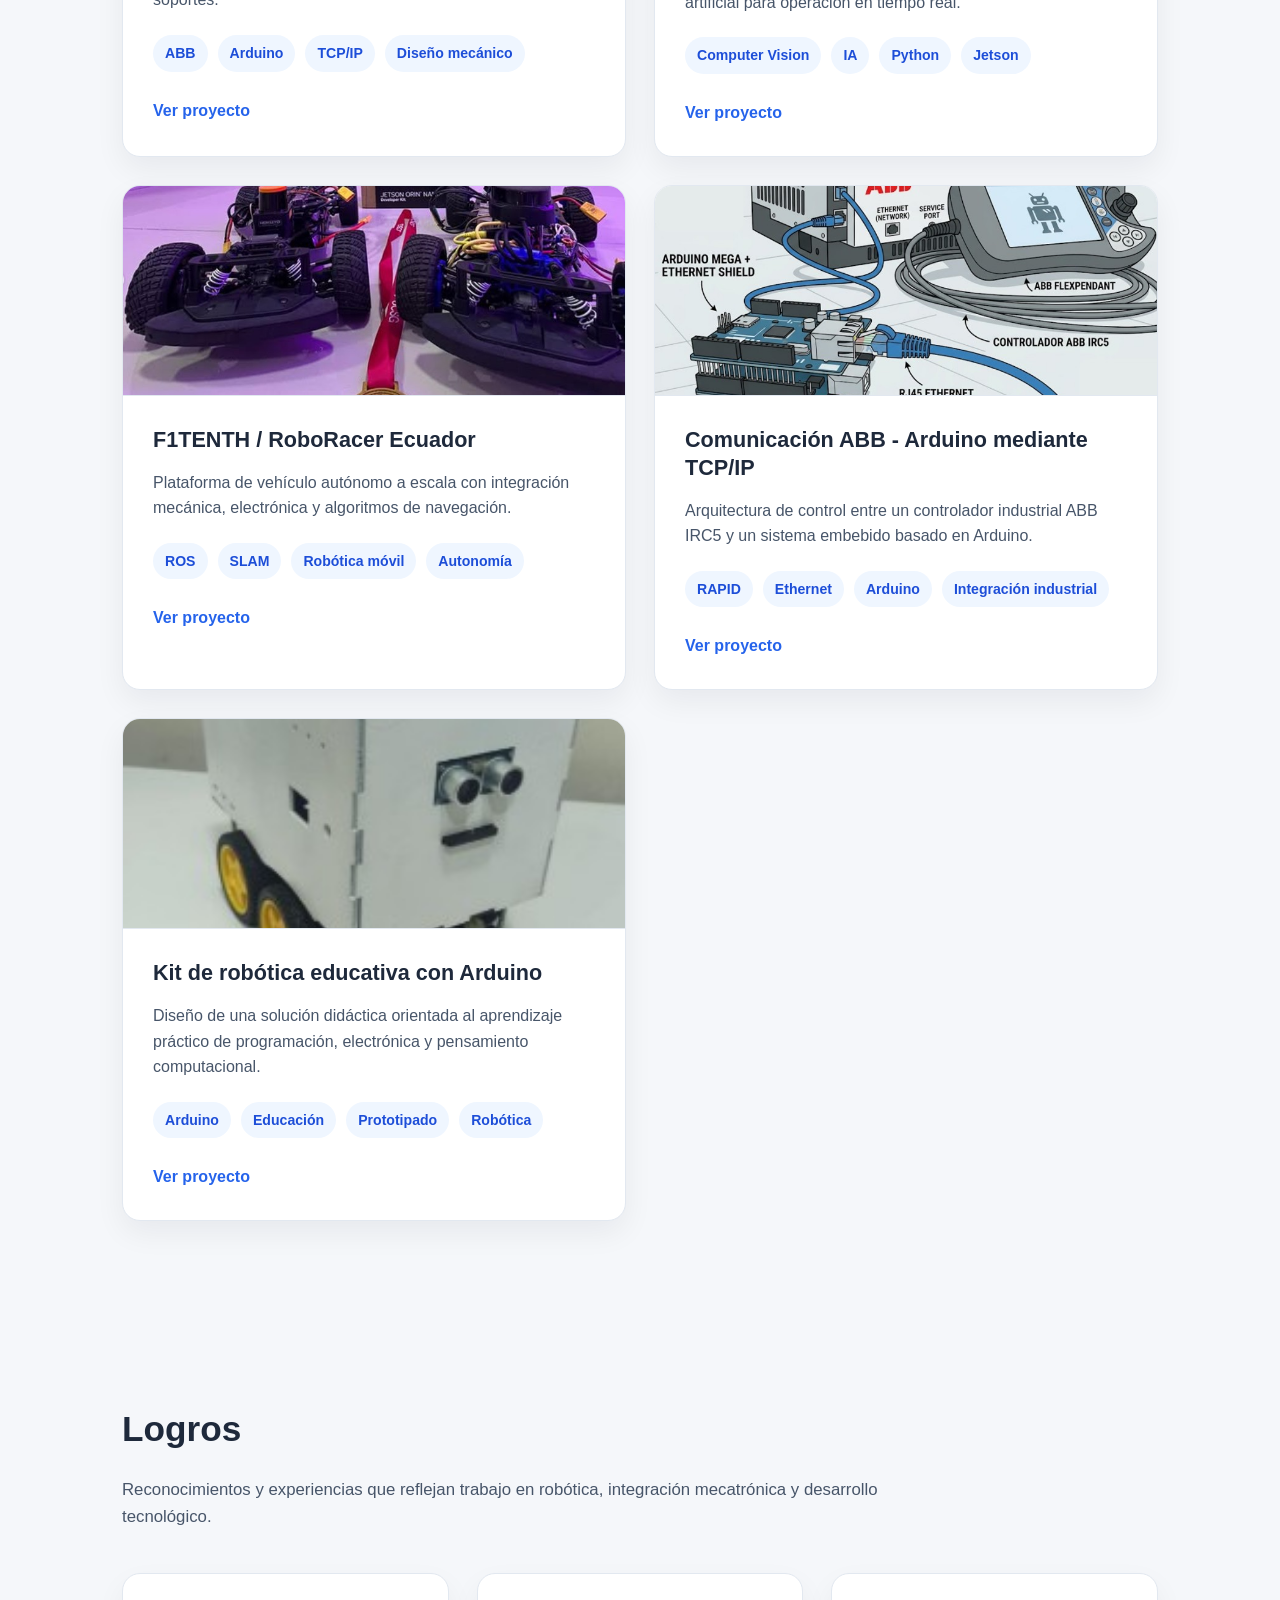
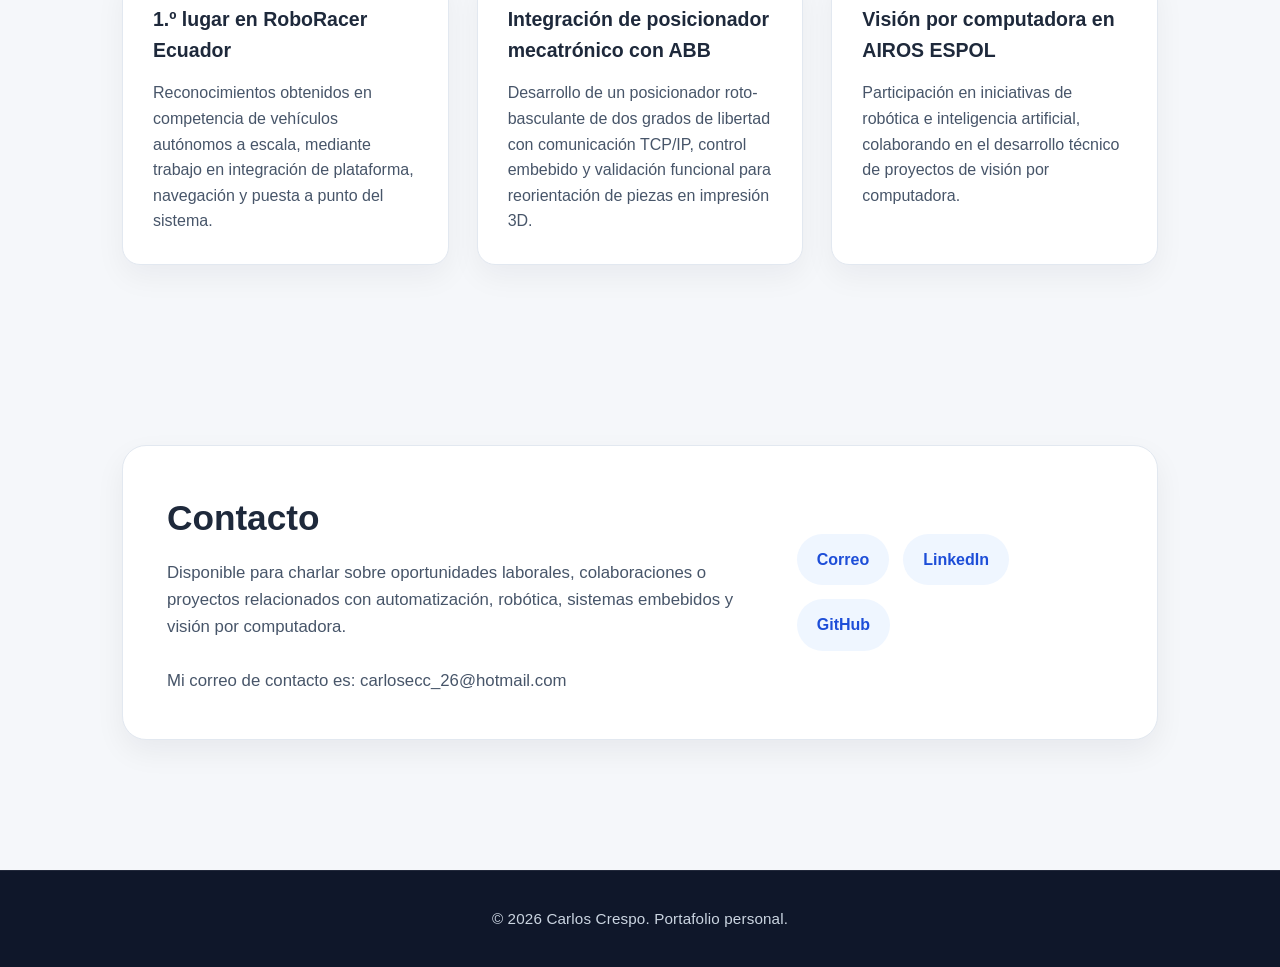
==== commit fcc67276: "Description Change" ====
--- a/index.html
+++ b/index.html
@@ -28,8 +28,10 @@
                 <h1>Carlos Crespo</h1>
                 <h2>Ingeniero en Mecatrónica</h2>
                 <p class="description">
-                    Portafolio de proyectos de mecatrónica, automatización,
-                    robótica, sistemas embebidos y visión por computadora aplicada.<br><br>                    
+                    Ingeniero en Mecatrónica enfocado en automatización, robótica, sistemas embebidos y
+                    visión por computadora aplicada. Desarrollo proyectos que integran diseño mecánico, 
+                    electrónica, programación, control y validación experimental.<br><br>
+                                        
                 </p>
         
                 <a href="#projects" class="button">Ver proyectos</a>
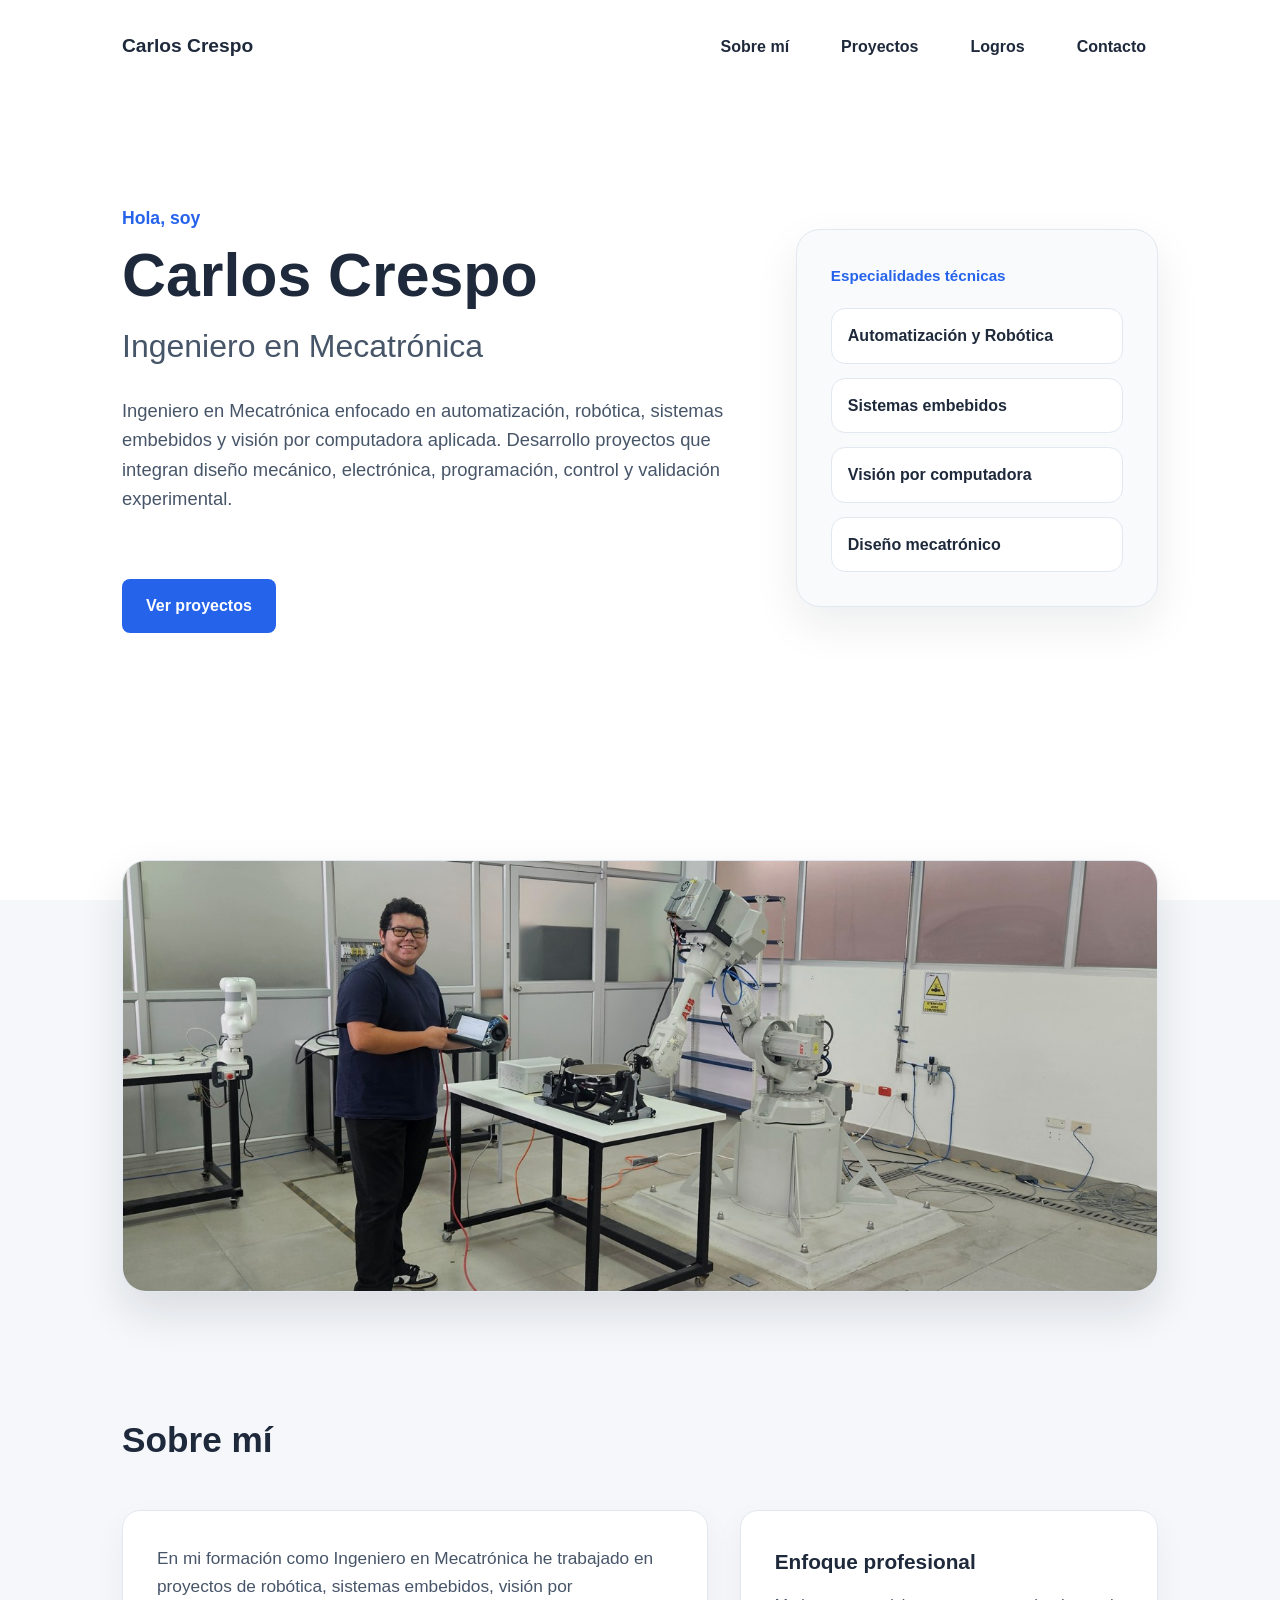
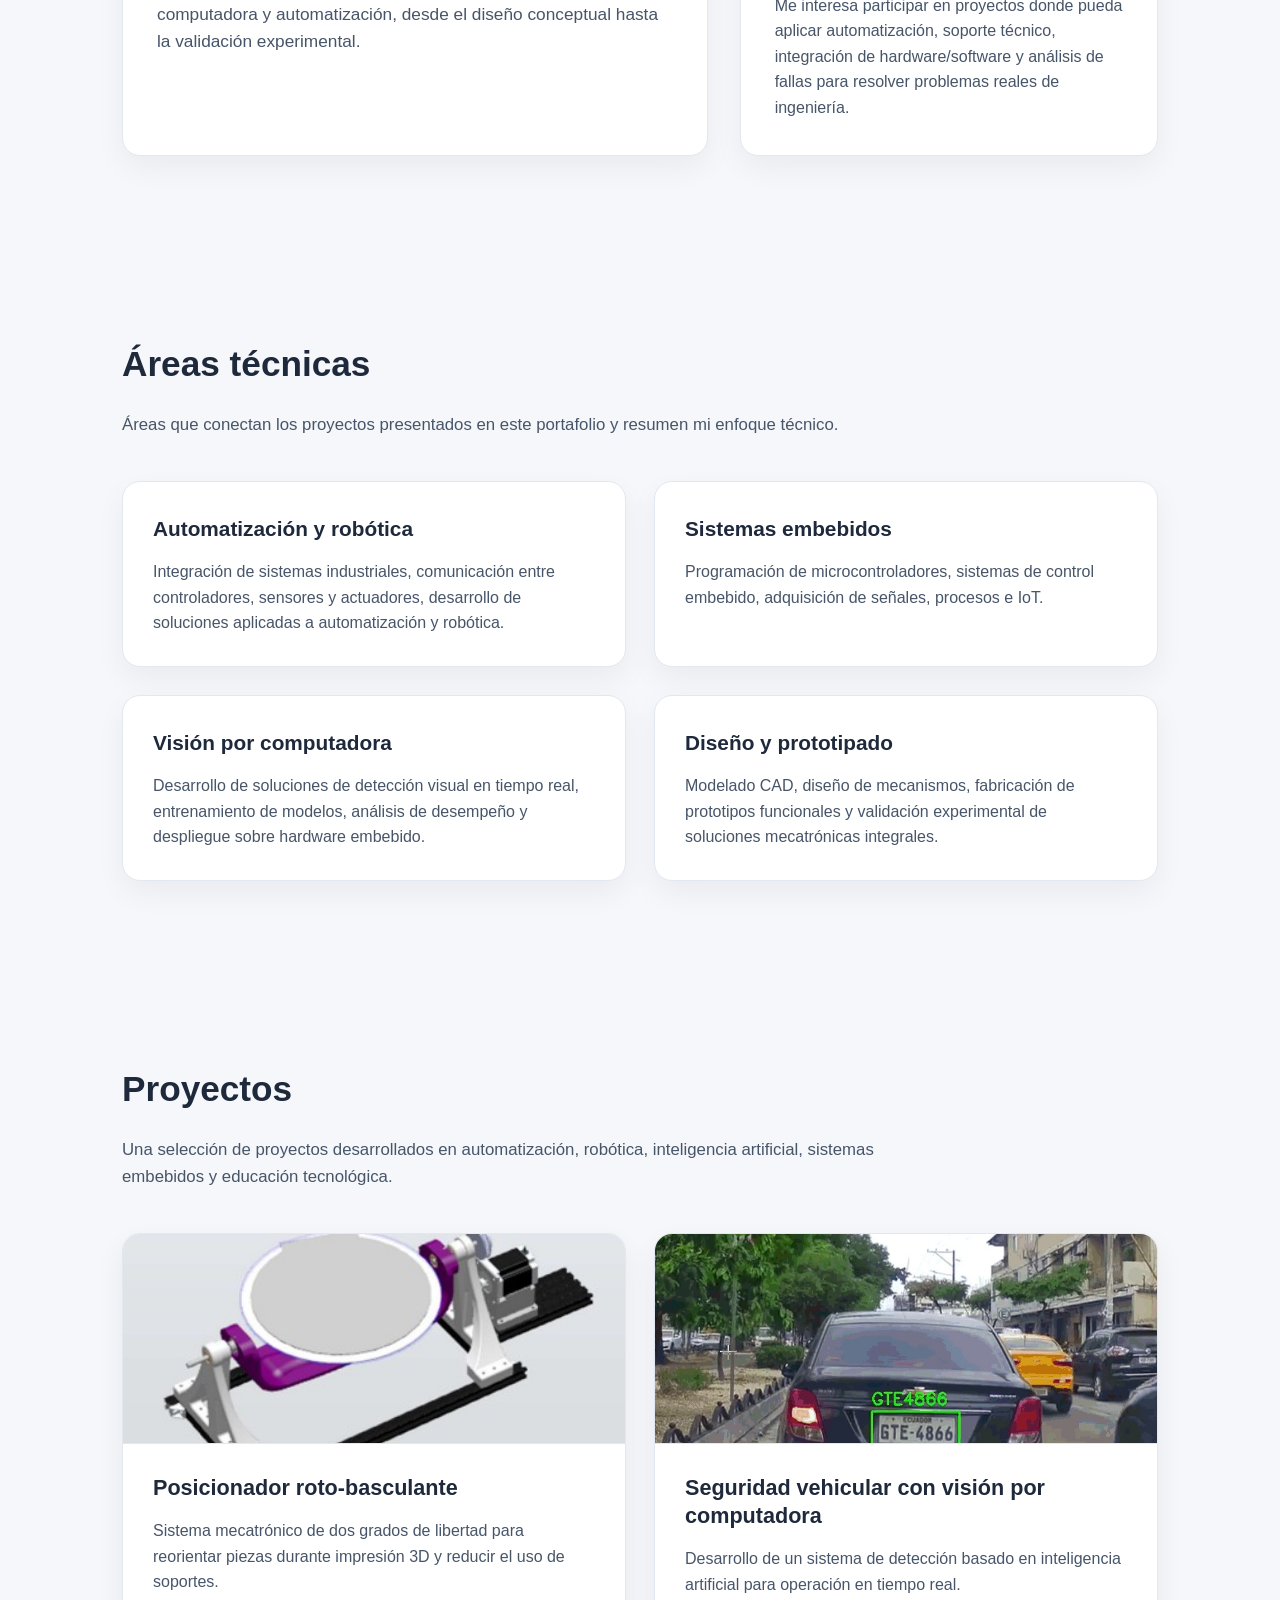
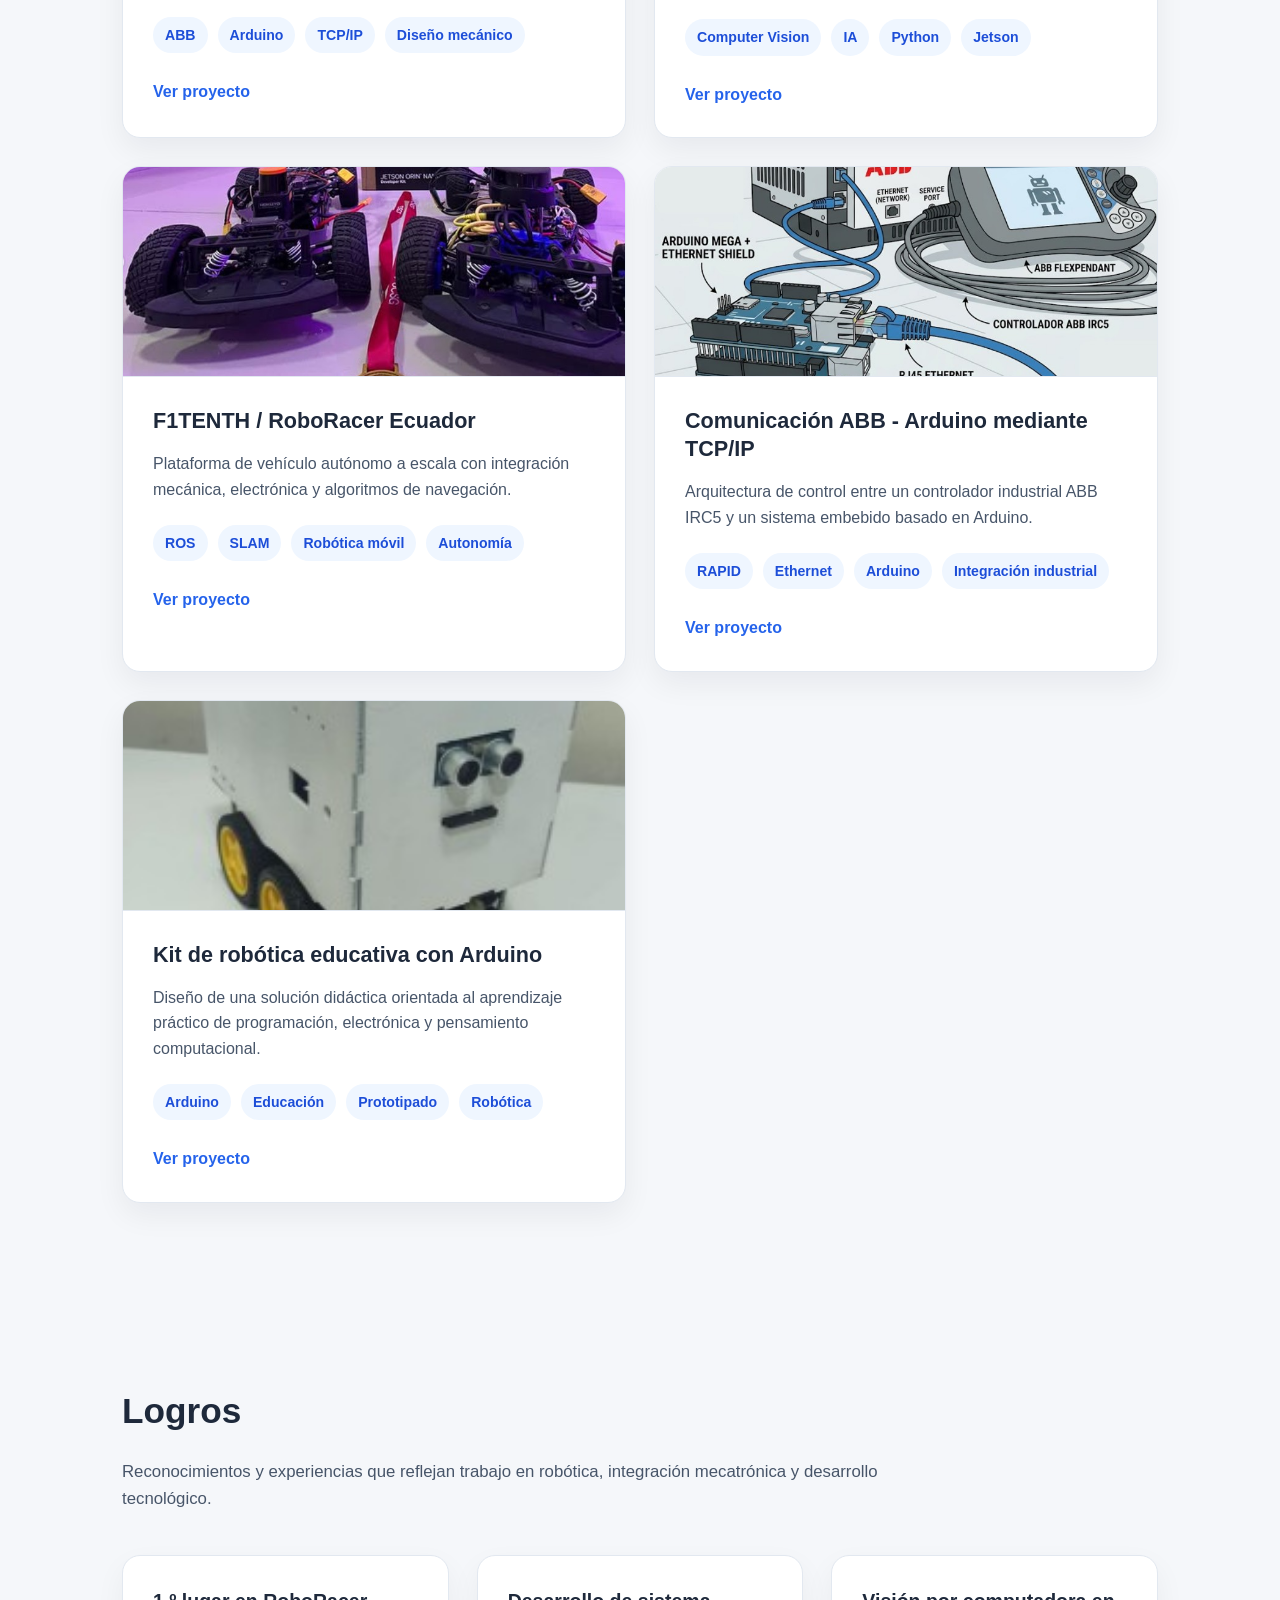
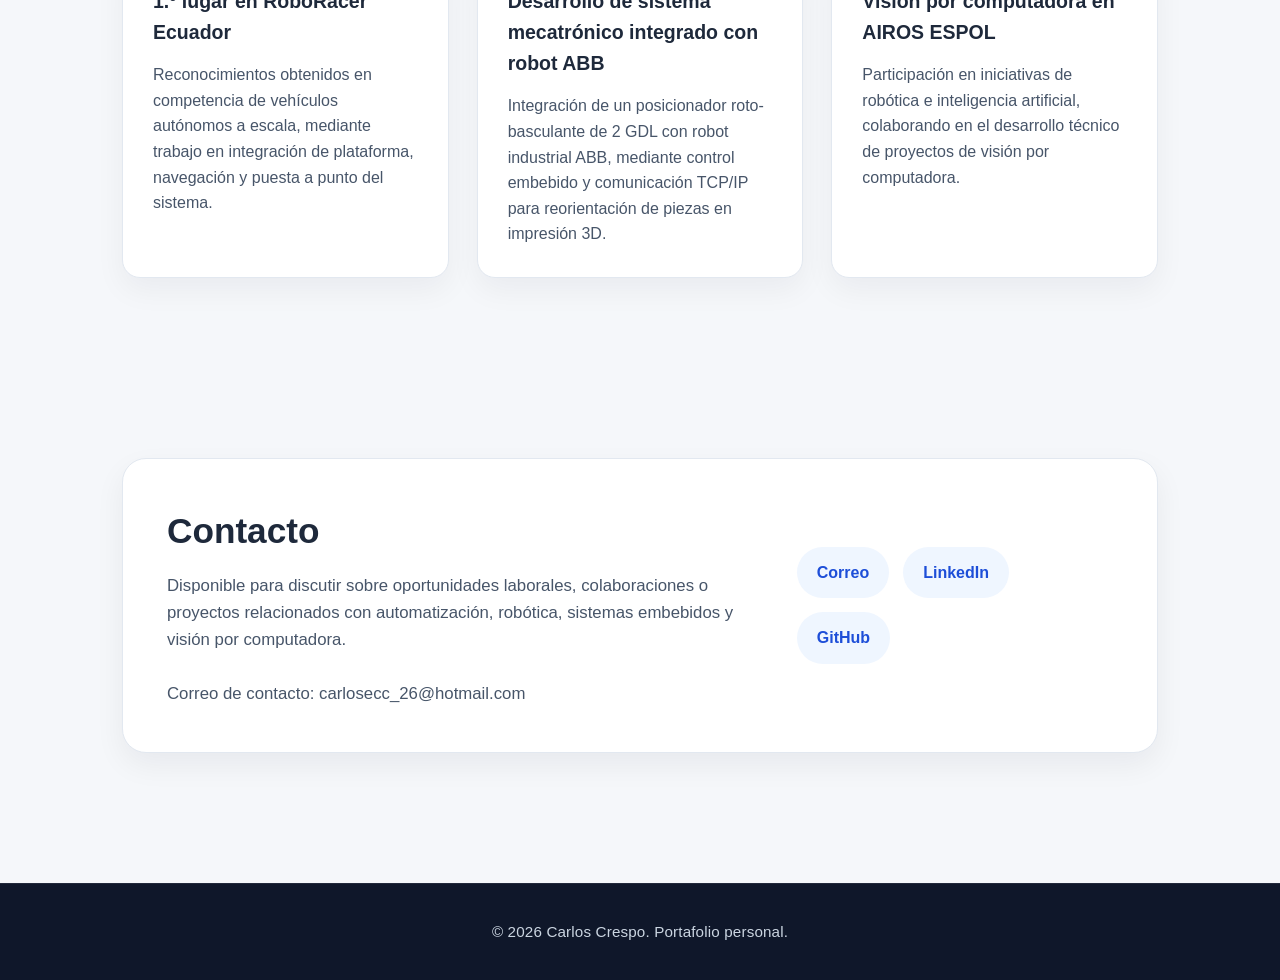
==== commit 8bbf0d5f: "IndexFix" ====
--- a/index.html
+++ b/index.html
@@ -31,14 +31,14 @@
                     Ingeniero en Mecatrónica enfocado en automatización, robótica, sistemas embebidos y
                     visión por computadora aplicada. Desarrollo proyectos que integran diseño mecánico, 
                     electrónica, programación, control y validación experimental.<br><br>
-                                        
+
                 </p>
         
                 <a href="#projects" class="button">Ver proyectos</a>
             </div>
         
             <aside class="hero-panel">
-                <p class="hero-panel-label">Áreas de interés</p>
+                <p class="hero-panel-label">Especialidades técnicas</p>
         
                 <div class="hero-panel-items">
                     <span>Automatización y Robótica</span>
@@ -71,20 +71,17 @@
         <div class="about-grid">
             <div class="about-text">
                 <p>
-                    Ingeniero en Mecatrónica con experiencia en el desarrollo de sistemas embebidos,
-                    automatización, robótica y visión por computadora aplicada. He trabajado en proyectos
-                    que integran diseño mecánico, electrónica, programación y validación de prototipos
-                    funcionales, desde un poscicionador robótico roto-basculante comunicado con un robot industrial ABB
-                    hasta plataformas autónomas y sistemas de percepción en tiempo real.
+                    En mi formación como Ingeniero en Mecatrónica he trabajado en proyectos de robótica, sistemas embebidos, 
+                    visión por computadora y automatización, desde el diseño conceptual
+                    hasta la validación experimental.
                 </p>
             </div>
 
             <div class="about-highlight">
                 <h3>Enfoque profesional</h3>
                 <p>
-                    Me interesa diseñar soluciones técnicas completas, conectando hardware y software
-                    para resolver problemas de ingeniería en automatización, robótica, sistemas inteligentes
-                    e integración mecatrónica.
+                    Me interesa participar en proyectos donde pueda aplicar automatización, soporte técnico, 
+                    integración de hardware/software y análisis de fallas para resolver problemas reales de ingeniería.
                 </p>
             </div>
         </div>
@@ -306,11 +303,10 @@
                 </article>
 
                 <article class="achievement-card">
-                    <h3>Integración de posicionador mecatrónico con ABB</h3>
-                    <p>
-                        Desarrollo de un posicionador roto-basculante de dos grados de libertad con comunicación TCP/IP,
-                        control embebido y validación funcional para reorientación de piezas en impresión 3D.
-                    </p>
+                    <h3>Desarrollo de sistema mecatrónico integrado con robot ABB</h3>
+                    <p>
+                        Integración de un posicionador roto-basculante de 2 GDL con robot industrial ABB, 
+                        mediante control embebido y comunicación TCP/IP para reorientación de piezas en impresión 3D.
                 </article>
 
                 <article class="achievement-card">
@@ -329,10 +325,11 @@
                 <div class="contact-text">
                     <h2>Contacto</h2>
                     <p>
-                        Disponible para charlar sobre oportunidades laborales, colaboraciones
+                        Disponible para discutir sobre oportunidades laborales, colaboraciones
                         o proyectos relacionados con automatización, robótica, sistemas embebidos
                         y visión por computadora.<br><br>
-                        Mi correo de contacto es: carlosecc_26@hotmail.com
+
+                        Correo de contacto: carlosecc_26@hotmail.com
                     </p>
                 </div>
         
